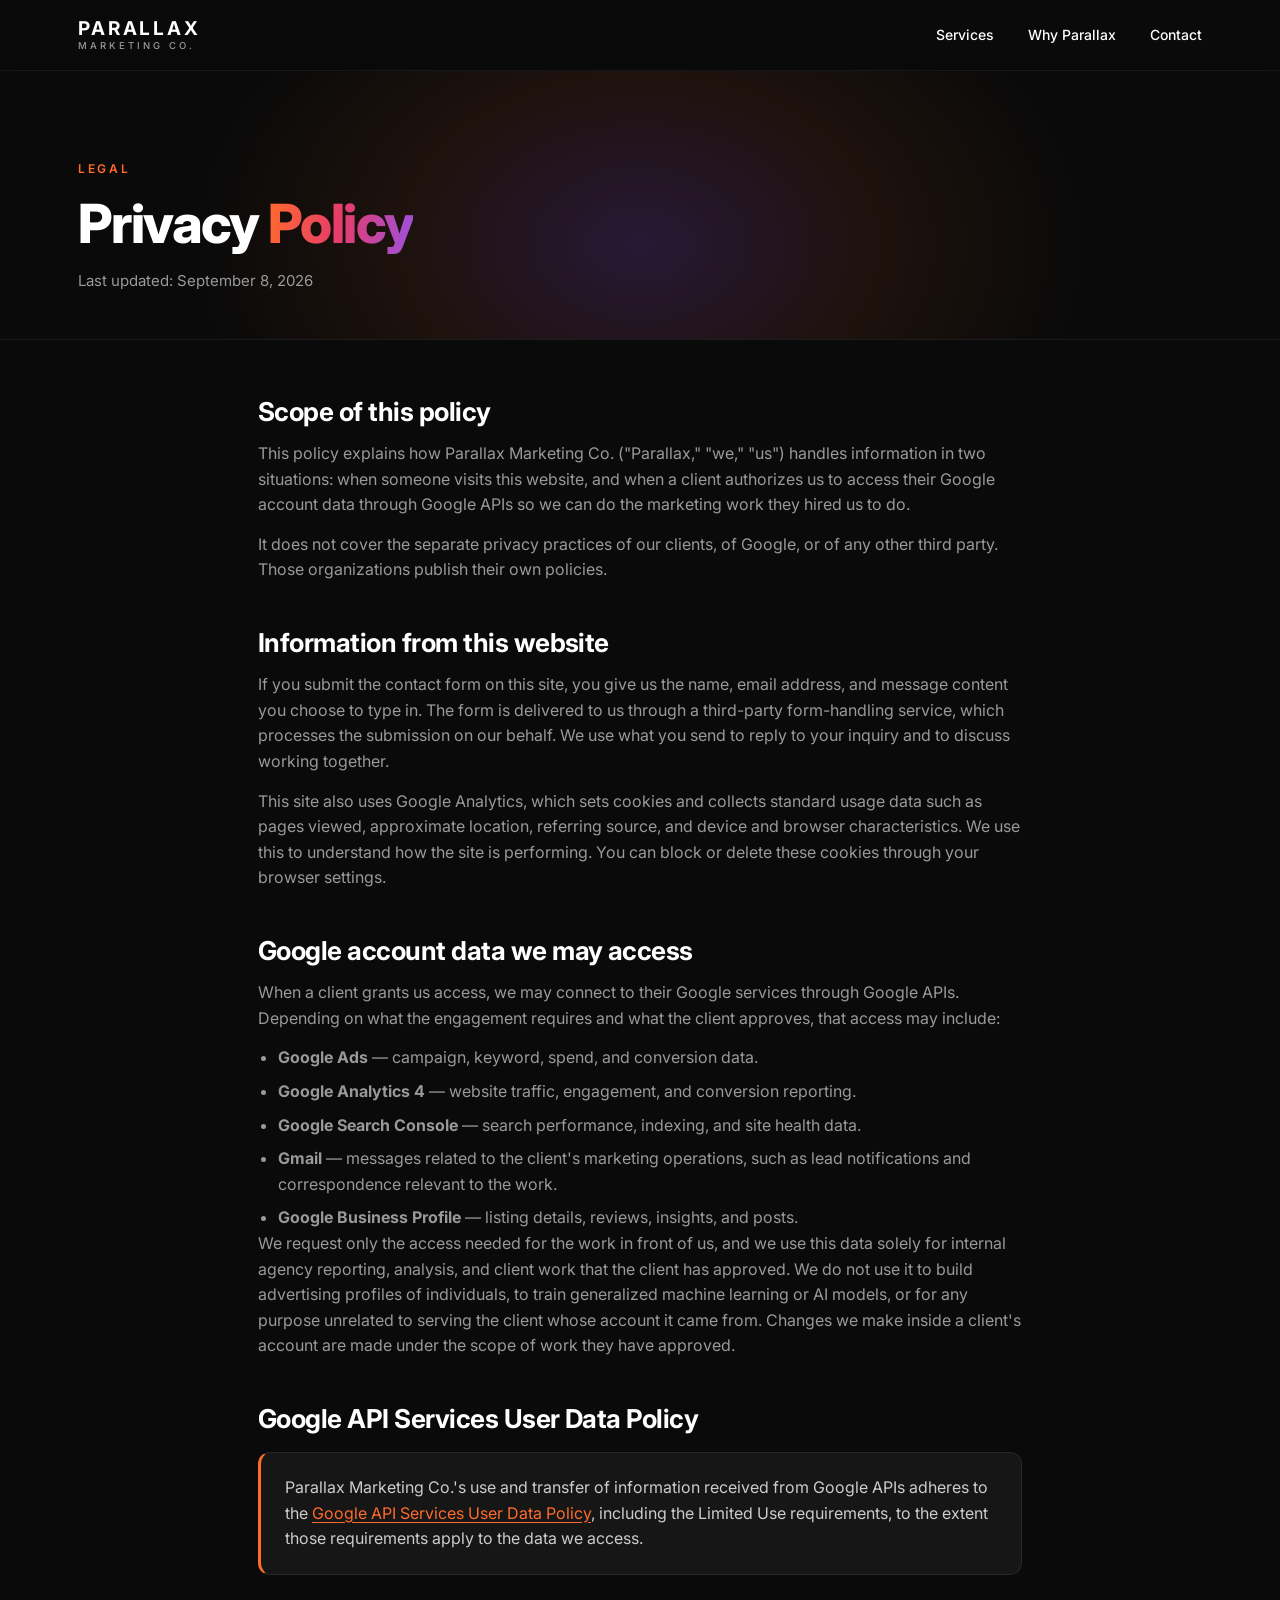
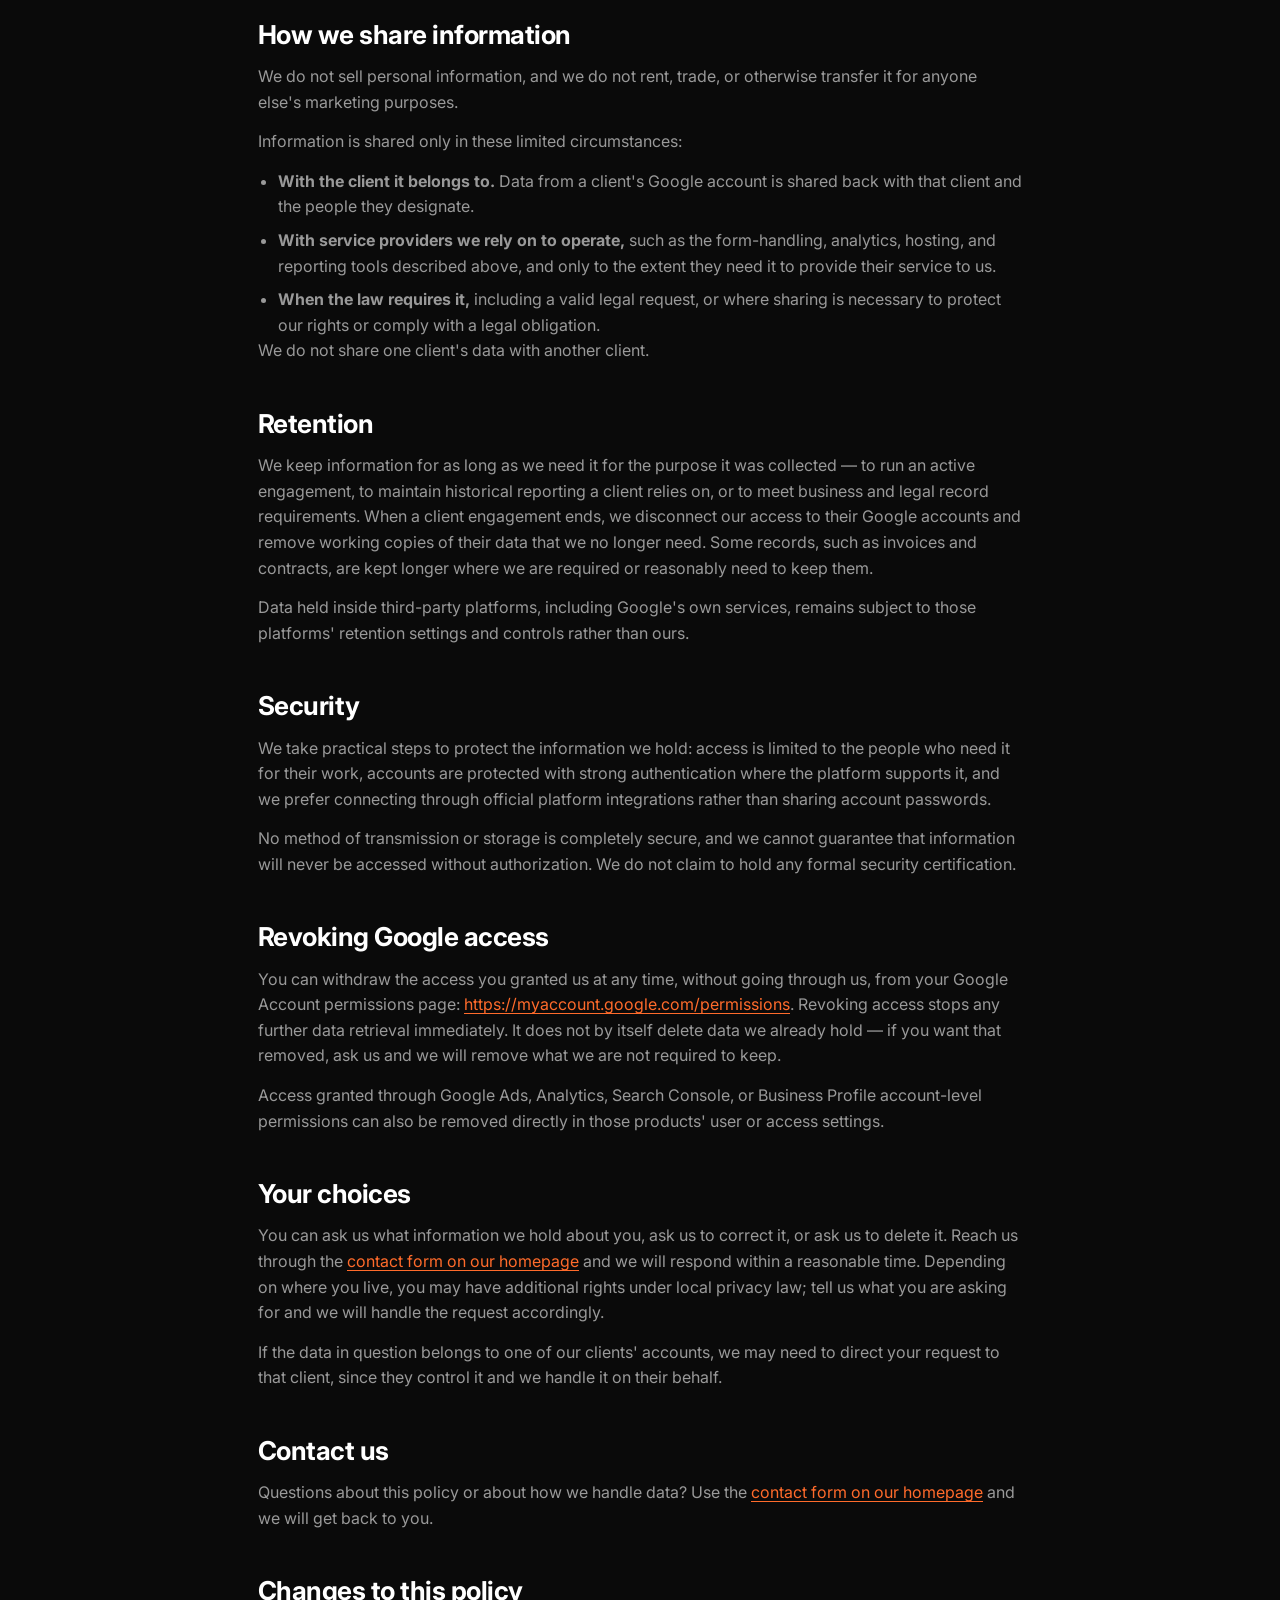
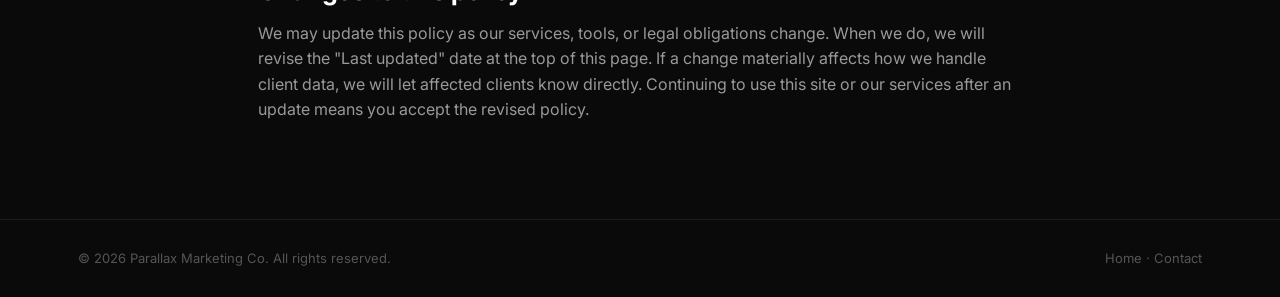
==== privacy/index.html @ b228d115 "feat: add OAuth privacy policy" ====
<!DOCTYPE html>
<html lang="en">
<head>
  <meta charset="UTF-8">
  <meta name="viewport" content="width=device-width, initial-scale=1.0">

  <title>Privacy Policy | Parallax Marketing Co.</title>
  <meta name="description" content="How Parallax Marketing Co. handles information from this website and from Google account data accessed with client permission, including Limited Use compliance and how to revoke access.">
  <meta name="robots" content="index, follow">
  <link rel="canonical" href="https://www.parallaxmarketingco.com/privacy/">

  <!-- Open Graph -->
  <meta property="og:site_name" content="Parallax Marketing Co.">
  <meta property="og:title" content="Privacy Policy | Parallax Marketing Co.">
  <meta property="og:description" content="How Parallax Marketing Co. handles website information and Google account data accessed with client permission.">
  <meta property="og:type" content="website">
  <meta property="og:url" content="https://www.parallaxmarketingco.com/privacy/">
  <meta property="og:locale" content="en_US">

  <!-- Fonts -->
  <link rel="preconnect" href="https://fonts.googleapis.com">
  <link rel="preconnect" href="https://fonts.gstatic.com" crossorigin>
  <link href="https://fonts.googleapis.com/css2?family=Inter:wght@400;500;600;700;900&display=swap" rel="stylesheet">

  <!-- Favicon (inline SVG, matches index.html) -->
  <link rel="icon" href="data:image/svg+xml,%3Csvg xmlns='http://www.w3.org/2000/svg' viewBox='0 0 32 32'%3E%3Cdefs%3E%3ClinearGradient id='g' x1='0' y1='0' x2='1' y2='1'%3E%3Cstop offset='0' stop-color='%23FF6B2B'/%3E%3Cstop offset='0.5' stop-color='%23E63C6B'/%3E%3Cstop offset='1' stop-color='%239B51E0'/%3E%3C/linearGradient%3E%3C/defs%3E%3Crect width='32' height='32' rx='7' fill='%230a0a0a'/%3E%3Cpath d='M16 5 L20 18 L16 27 L12 18 Z' fill='url(%23g)'/%3E%3C/svg%3E">

  <style>
    :root {
      --bg: #0a0a0a;
      --surface-2: #161616;
      --text: #ffffff;
      --text-dim: #999999;
      --text-faint: #555555;
      --border: rgba(255, 255, 255, 0.08);
      --warm: #FF6B2B;
      --grad: linear-gradient(100deg, #FF6B2B 0%, #E63C6B 50%, #9B51E0 100%);
      --maxw: 1180px;
    }

    * { box-sizing: border-box; margin: 0; padding: 0; }

    html { scroll-behavior: smooth; }

    body {
      background: var(--bg);
      color: var(--text);
      font-family: 'Inter', -apple-system, BlinkMacSystemFont, 'Segoe UI', sans-serif;
      font-weight: 400;
      line-height: 1.6;
      -webkit-font-smoothing: antialiased;
      -moz-osx-font-smoothing: grayscale;
      overflow-x: hidden;
    }

    a { color: inherit; text-decoration: none; }

    .wrap { max-width: var(--maxw); margin: 0 auto; padding: 0 28px; }

    .grad-text {
      background: var(--grad);
      -webkit-background-clip: text;
      background-clip: text;
      -webkit-text-fill-color: transparent;
      color: transparent;
    }

    .eyebrow {
      font-size: 12px;
      font-weight: 600;
      letter-spacing: 0.22em;
      text-transform: uppercase;
      color: var(--warm);
      margin-bottom: 18px;
      display: inline-block;
    }

    /* ---------- Nav ---------- */
    nav {
      position: sticky;
      top: 0;
      z-index: 100;
      background: rgba(10, 10, 10, 0.9);
      backdrop-filter: blur(12px);
      -webkit-backdrop-filter: blur(12px);
      border-bottom: 1px solid rgba(255, 255, 255, 0.06);
    }
    .nav-inner {
      display: flex;
      align-items: center;
      justify-content: space-between;
      height: 70px;
    }
    .logo { line-height: 1; }
    .logo .mark {
      font-size: 19px;
      font-weight: 700;
      letter-spacing: 0.15em;
      color: #fff;
    }
    .logo .sub {
      display: block;
      font-size: 9.5px;
      font-weight: 500;
      letter-spacing: 0.32em;
      color: var(--text-dim);
      margin-top: 3px;
    }
    .nav-links { display: flex; align-items: center; gap: 34px; }
    .nav-links a {
      font-size: 14px;
      font-weight: 500;
      color: #fff;
      transition: color .2s ease;
    }
    .nav-links a:hover { color: var(--warm); }
    .nav-toggle {
      display: none;
      background: none;
      border: 0;
      cursor: pointer;
      padding: 8px;
      width: 42px;
      height: 42px;
    }
    .nav-toggle span {
      display: block;
      width: 22px;
      height: 2px;
      background: #fff;
      margin: 4px auto;
      transition: transform .3s ease, opacity .3s ease;
    }
    .nav-toggle.open span:nth-child(1) { transform: translateY(6px) rotate(45deg); }
    .nav-toggle.open span:nth-child(2) { opacity: 0; }
    .nav-toggle.open span:nth-child(3) { transform: translateY(-6px) rotate(-45deg); }

    /* ---------- Legal page ---------- */
    .legal-head {
      position: relative;
      overflow: hidden;
      padding: 84px 0 46px;
      border-bottom: 1px solid var(--border);
    }
    .legal-head::before {
      content: "";
      position: absolute;
      top: -55%;
      left: 50%;
      transform: translateX(-50%);
      width: 900px;
      height: 640px;
      max-width: 130vw;
      background: radial-gradient(ellipse at center, rgba(155, 81, 224, 0.20) 0%, rgba(255, 107, 43, 0.08) 38%, transparent 70%);
      pointer-events: none;
      z-index: 0;
    }
    .legal-head .wrap { position: relative; z-index: 1; }
    .legal-head h1 {
      font-size: clamp(34px, 5vw, 54px);
      font-weight: 800;
      letter-spacing: -0.03em;
      line-height: 1.05;
    }
    .legal-head .updated {
      color: var(--text-dim);
      font-size: 15px;
      margin-top: 16px;
    }

    .legal-body { padding: 56px 0 96px; }
    .legal-body .wrap { max-width: 820px; }
    .legal-body section + section { margin-top: 44px; }
    .legal-body h2 {
      font-size: clamp(21px, 2.6vw, 26px);
      font-weight: 700;
      letter-spacing: -0.02em;
      line-height: 1.2;
      margin-bottom: 14px;
    }
    .legal-body h3 {
      font-size: 17px;
      font-weight: 600;
      letter-spacing: -0.01em;
      margin: 24px 0 8px;
    }
    .legal-body p { color: var(--text-dim); font-size: 16px; }
    .legal-body p + p { margin-top: 14px; }
    .legal-body ul { color: var(--text-dim); font-size: 16px; margin: 14px 0 0 20px; }
    .legal-body li + li { margin-top: 8px; }
    .legal-body a {
      color: var(--warm);
      text-decoration: underline;
      text-underline-offset: 3px;
      overflow-wrap: anywhere;
    }
    .legal-body a:hover { color: #fff; }
    .callout {
      background: var(--surface-2);
      border: 1px solid var(--border);
      border-left: 3px solid var(--warm);
      border-radius: 12px;
      padding: 22px 24px;
      margin-top: 18px;
    }
    .callout p { color: #ccc; }

    /* ---------- Footer ---------- */
    footer {
      border-top: 1px solid var(--border);
      padding: 28px 0;
    }
    .footer-inner {
      display: flex;
      align-items: center;
      justify-content: space-between;
      gap: 16px;
      font-size: 13px;
      color: var(--text-faint);
    }
    .footer-inner a:hover { color: var(--warm); }

    /* ---------- Responsive ---------- */
    @media (max-width: 768px) {
      .nav-links {
        position: absolute;
        top: 70px;
        left: 0;
        right: 0;
        flex-direction: column;
        align-items: flex-start;
        gap: 0;
        background: rgba(10, 10, 10, 0.97);
        backdrop-filter: blur(12px);
        -webkit-backdrop-filter: blur(12px);
        border-bottom: 1px solid var(--border);
        padding: 8px 28px 18px;
        transform: translateY(-12px);
        opacity: 0;
        pointer-events: none;
        transition: opacity .25s ease, transform .25s ease;
      }
      .nav-links.open { transform: none; opacity: 1; pointer-events: auto; }
      .nav-links a { width: 100%; padding: 13px 0; border-bottom: 1px solid var(--border); }
      .nav-links a:last-child { border-bottom: 0; }
      .nav-toggle { display: block; }

      .legal-head { padding: 56px 0 36px; }
      .legal-body { padding: 44px 0 72px; }

      .footer-inner { flex-direction: column; align-items: flex-start; gap: 8px; }
    }

    /* ---------- Reduced motion ---------- */
    @media (prefers-reduced-motion: reduce) {
      html { scroll-behavior: auto; }
    }
  </style>
</head>
<body>

  <!-- ============ NAV ============ -->
  <nav>
    <div class="wrap nav-inner">
      <a href="/" class="logo" aria-label="Parallax Marketing Co. home">
        <span class="mark">PARALLAX</span>
        <span class="sub">MARKETING&nbsp;CO.</span>
      </a>
      <button class="nav-toggle" id="navToggle" aria-label="Toggle navigation menu" aria-expanded="false" aria-controls="navLinks">
        <span></span><span></span><span></span>
      </button>
      <div class="nav-links" id="navLinks">
        <a href="/#services">Services</a>
        <a href="/#why">Why Parallax</a>
        <a href="/#contact">Contact</a>
      </div>
    </div>
  </nav>

  <main>
    <!-- ============ PAGE HEADER ============ -->
    <header class="legal-head">
      <div class="wrap">
        <span class="eyebrow">Legal</span>
        <h1>Privacy <span class="grad-text">Policy</span></h1>
        <p class="updated">Last updated: <time datetime="2026-09-08">September 8, 2026</time></p>
      </div>
    </header>

    <!-- ============ POLICY ============ -->
    <div class="legal-body">
      <div class="wrap">

        <section aria-labelledby="scope">
          <h2 id="scope">Scope of this policy</h2>
          <p>
            This policy explains how Parallax Marketing Co. ("Parallax," "we," "us") handles information in two
            situations: when someone visits this website, and when a client authorizes us to access their Google
            account data through Google APIs so we can do the marketing work they hired us to do.
          </p>
          <p>
            It does not cover the separate privacy practices of our clients, of Google, or of any other third party.
            Those organizations publish their own policies.
          </p>
        </section>

        <section aria-labelledby="website">
          <h2 id="website">Information from this website</h2>
          <p>
            If you submit the contact form on this site, you give us the name, email address, and message content you
            choose to type in. The form is delivered to us through a third-party form-handling service, which processes
            the submission on our behalf. We use what you send to reply to your inquiry and to discuss working together.
          </p>
          <p>
            This site also uses Google Analytics, which sets cookies and collects standard usage data such as pages
            viewed, approximate location, referring source, and device and browser characteristics. We use this to
            understand how the site is performing. You can block or delete these cookies through your browser settings.
          </p>
        </section>

        <section aria-labelledby="google-data">
          <h2 id="google-data">Google account data we may access</h2>
          <p>
            When a client grants us access, we may connect to their Google services through Google APIs. Depending on
            what the engagement requires and what the client approves, that access may include:
          </p>
          <ul>
            <li><strong>Google Ads</strong> — campaign, keyword, spend, and conversion data.</li>
            <li><strong>Google Analytics 4</strong> — website traffic, engagement, and conversion reporting.</li>
            <li><strong>Google Search Console</strong> — search performance, indexing, and site health data.</li>
            <li><strong>Gmail</strong> — messages related to the client's marketing operations, such as lead
              notifications and correspondence relevant to the work.</li>
            <li><strong>Google Business Profile</strong> — listing details, reviews, insights, and posts.</li>
          </ul>
          <p>
            We request only the access needed for the work in front of us, and we use this data solely for internal
            agency reporting, analysis, and client work that the client has approved. We do not use it to build
            advertising profiles of individuals, to train generalized machine learning or AI models, or for any purpose
            unrelated to serving the client whose account it came from. Changes we make inside a client's account are
            made under the scope of work they have approved.
          </p>
        </section>

        <section aria-labelledby="limited-use">
          <h2 id="limited-use">Google API Services User Data Policy</h2>
          <div class="callout">
            <p>
              Parallax Marketing Co.'s use and transfer of information received from Google APIs adheres to the
              <a href="https://developers.google.com/terms/api-services-user-data-policy" target="_blank" rel="noopener">Google
              API Services User Data Policy</a>, including the Limited Use requirements, to the extent those
              requirements apply to the data we access.
            </p>
          </div>
        </section>

        <section aria-labelledby="sharing">
          <h2 id="sharing">How we share information</h2>
          <p>
            We do not sell personal information, and we do not rent, trade, or otherwise transfer it for anyone else's
            marketing purposes.
          </p>
          <p>Information is shared only in these limited circumstances:</p>
          <ul>
            <li><strong>With the client it belongs to.</strong> Data from a client's Google account is shared back with
              that client and the people they designate.</li>
            <li><strong>With service providers we rely on to operate,</strong> such as the form-handling, analytics,
              hosting, and reporting tools described above, and only to the extent they need it to provide their
              service to us.</li>
            <li><strong>When the law requires it,</strong> including a valid legal request, or where sharing is
              necessary to protect our rights or comply with a legal obligation.</li>
          </ul>
          <p>
            We do not share one client's data with another client.
          </p>
        </section>

        <section aria-labelledby="retention">
          <h2 id="retention">Retention</h2>
          <p>
            We keep information for as long as we need it for the purpose it was collected — to run an active
            engagement, to maintain historical reporting a client relies on, or to meet business and legal record
            requirements. When a client engagement ends, we disconnect our access to their Google accounts and remove
            working copies of their data that we no longer need. Some records, such as invoices and contracts, are kept
            longer where we are required or reasonably need to keep them.
          </p>
          <p>
            Data held inside third-party platforms, including Google's own services, remains subject to those
            platforms' retention settings and controls rather than ours.
          </p>
        </section>

        <section aria-labelledby="security">
          <h2 id="security">Security</h2>
          <p>
            We take practical steps to protect the information we hold: access is limited to the people who need it for
            their work, accounts are protected with strong authentication where the platform supports it, and we prefer
            connecting through official platform integrations rather than sharing account passwords.
          </p>
          <p>
            No method of transmission or storage is completely secure, and we cannot guarantee that information will
            never be accessed without authorization. We do not claim to hold any formal security certification.
          </p>
        </section>

        <section aria-labelledby="revoke">
          <h2 id="revoke">Revoking Google access</h2>
          <p>
            You can withdraw the access you granted us at any time, without going through us, from your Google Account
            permissions page:
            <a href="https://myaccount.google.com/permissions" target="_blank" rel="noopener">https://myaccount.google.com/permissions</a>.
            Revoking access stops any further data retrieval immediately. It does not by itself delete data we already
            hold — if you want that removed, ask us and we will remove what we are not required to keep.
          </p>
          <p>
            Access granted through Google Ads, Analytics, Search Console, or Business Profile account-level permissions
            can also be removed directly in those products' user or access settings.
          </p>
        </section>

        <section aria-labelledby="choices">
          <h2 id="choices">Your choices</h2>
          <p>
            You can ask us what information we hold about you, ask us to correct it, or ask us to delete it. Reach us
            through the <a href="/#contact">contact form on our homepage</a> and we will respond within a reasonable
            time. Depending on where you live, you may have additional rights under local privacy law; tell us what you
            are asking for and we will handle the request accordingly.
          </p>
          <p>
            If the data in question belongs to one of our clients' accounts, we may need to direct your request to that
            client, since they control it and we handle it on their behalf.
          </p>
        </section>

        <section aria-labelledby="contact">
          <h2 id="contact">Contact us</h2>
          <p>
            Questions about this policy or about how we handle data? Use the
            <a href="/#contact">contact form on our homepage</a> and we will get back to you.
          </p>
        </section>

        <section aria-labelledby="changes">
          <h2 id="changes">Changes to this policy</h2>
          <p>
            We may update this policy as our services, tools, or legal obligations change. When we do, we will revise
            the "Last updated" date at the top of this page. If a change materially affects how we handle client data,
            we will let affected clients know directly. Continuing to use this site or our services after an update
            means you accept the revised policy.
          </p>
        </section>

      </div>
    </div>
  </main>

  <!-- ============ FOOTER ============ -->
  <footer>
    <div class="wrap footer-inner">
      <span>© <span id="year">2026</span> Parallax Marketing Co. All rights reserved.</span>
      <span><a href="/">Home</a> · <a href="/#contact">Contact</a></span>
    </div>
  </footer>

  <script>
    /* ---------- Footer year (dynamic) ---------- */
    (function () {
      var y = document.getElementById('year');
      if (y) y.textContent = new Date().getFullYear();
    })();

    /* ---------- Mobile nav ---------- */
    (function () {
      var toggle = document.getElementById('navToggle');
      var links = document.getElementById('navLinks');
      if (toggle && links) {
        toggle.addEventListener('click', function () {
          var open = links.classList.toggle('open');
          toggle.classList.toggle('open', open);
          toggle.setAttribute('aria-expanded', open ? 'true' : 'false');
        });
        links.addEventListener('click', function (e) {
          if (e.target.tagName === 'A') {
            links.classList.remove('open');
            toggle.classList.remove('open');
            toggle.setAttribute('aria-expanded', 'false');
          }
        });
      }
    })();
  </script>
</body>
</html>
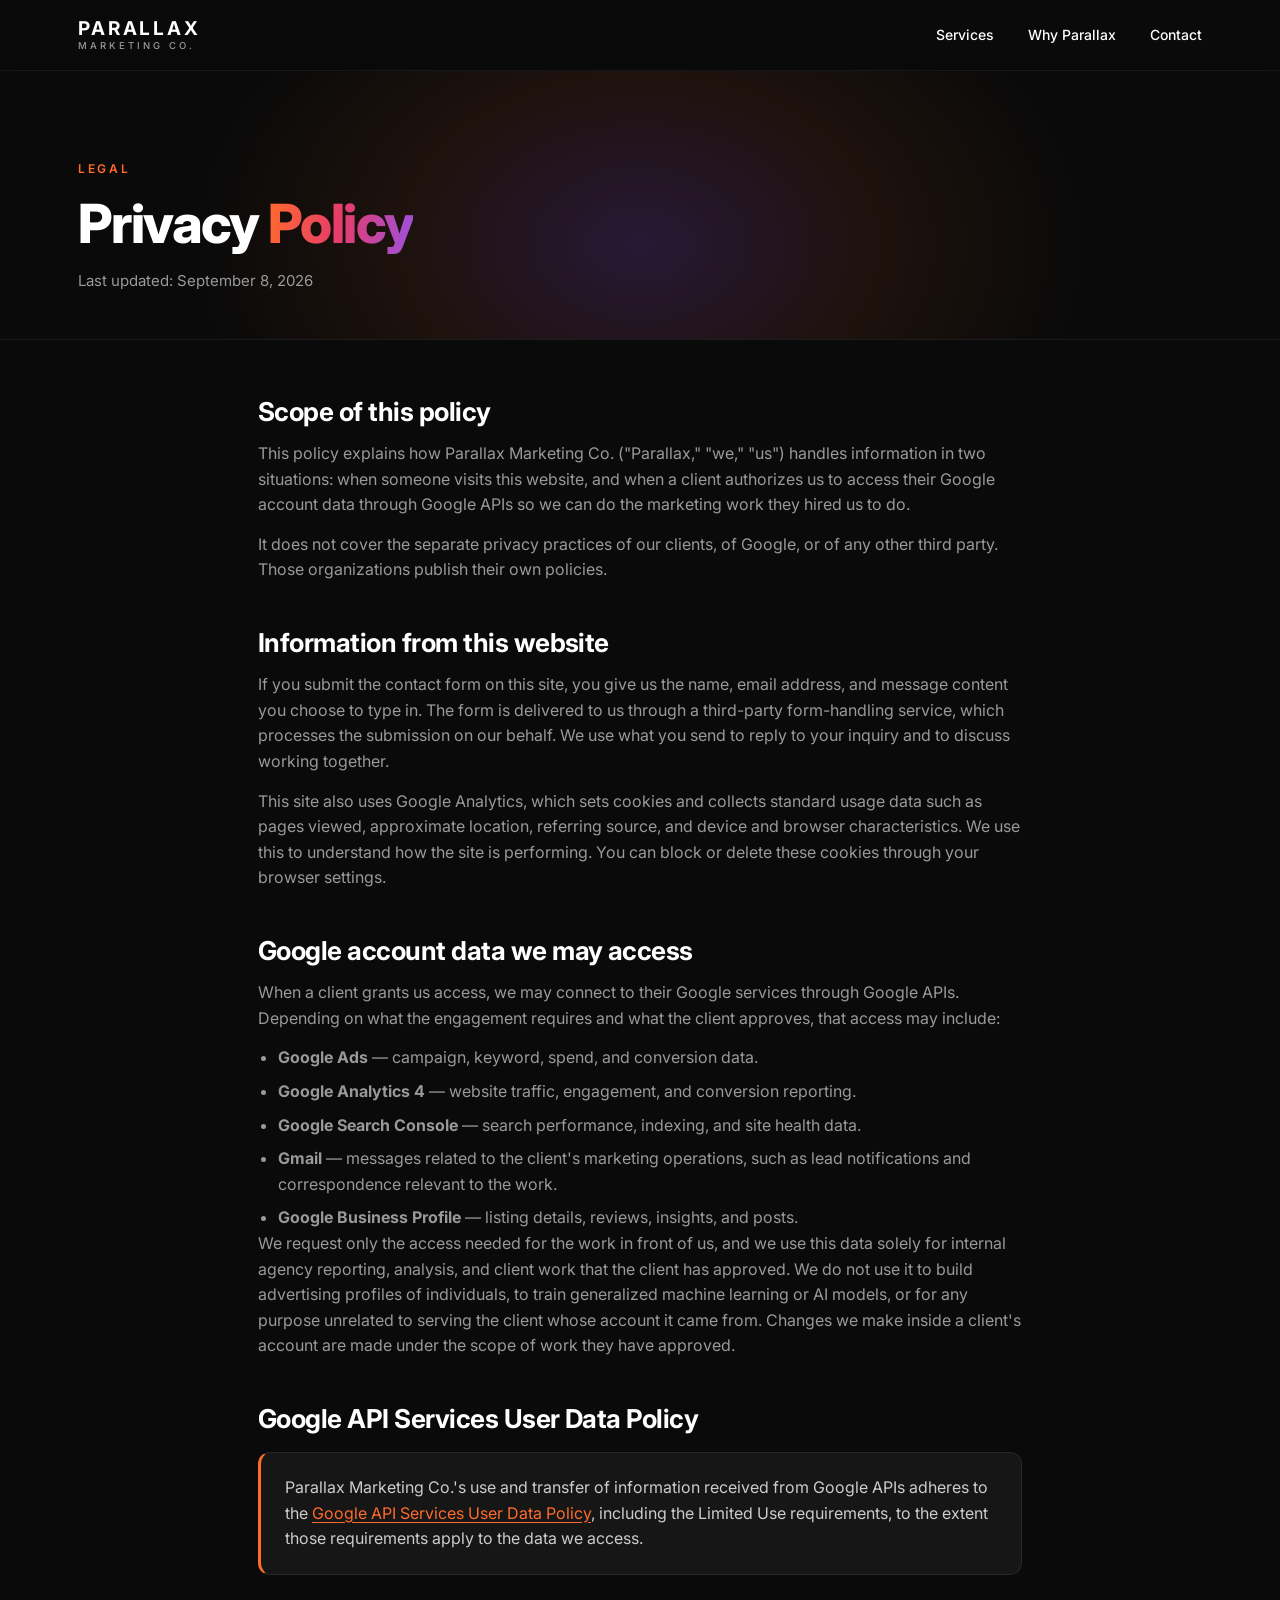
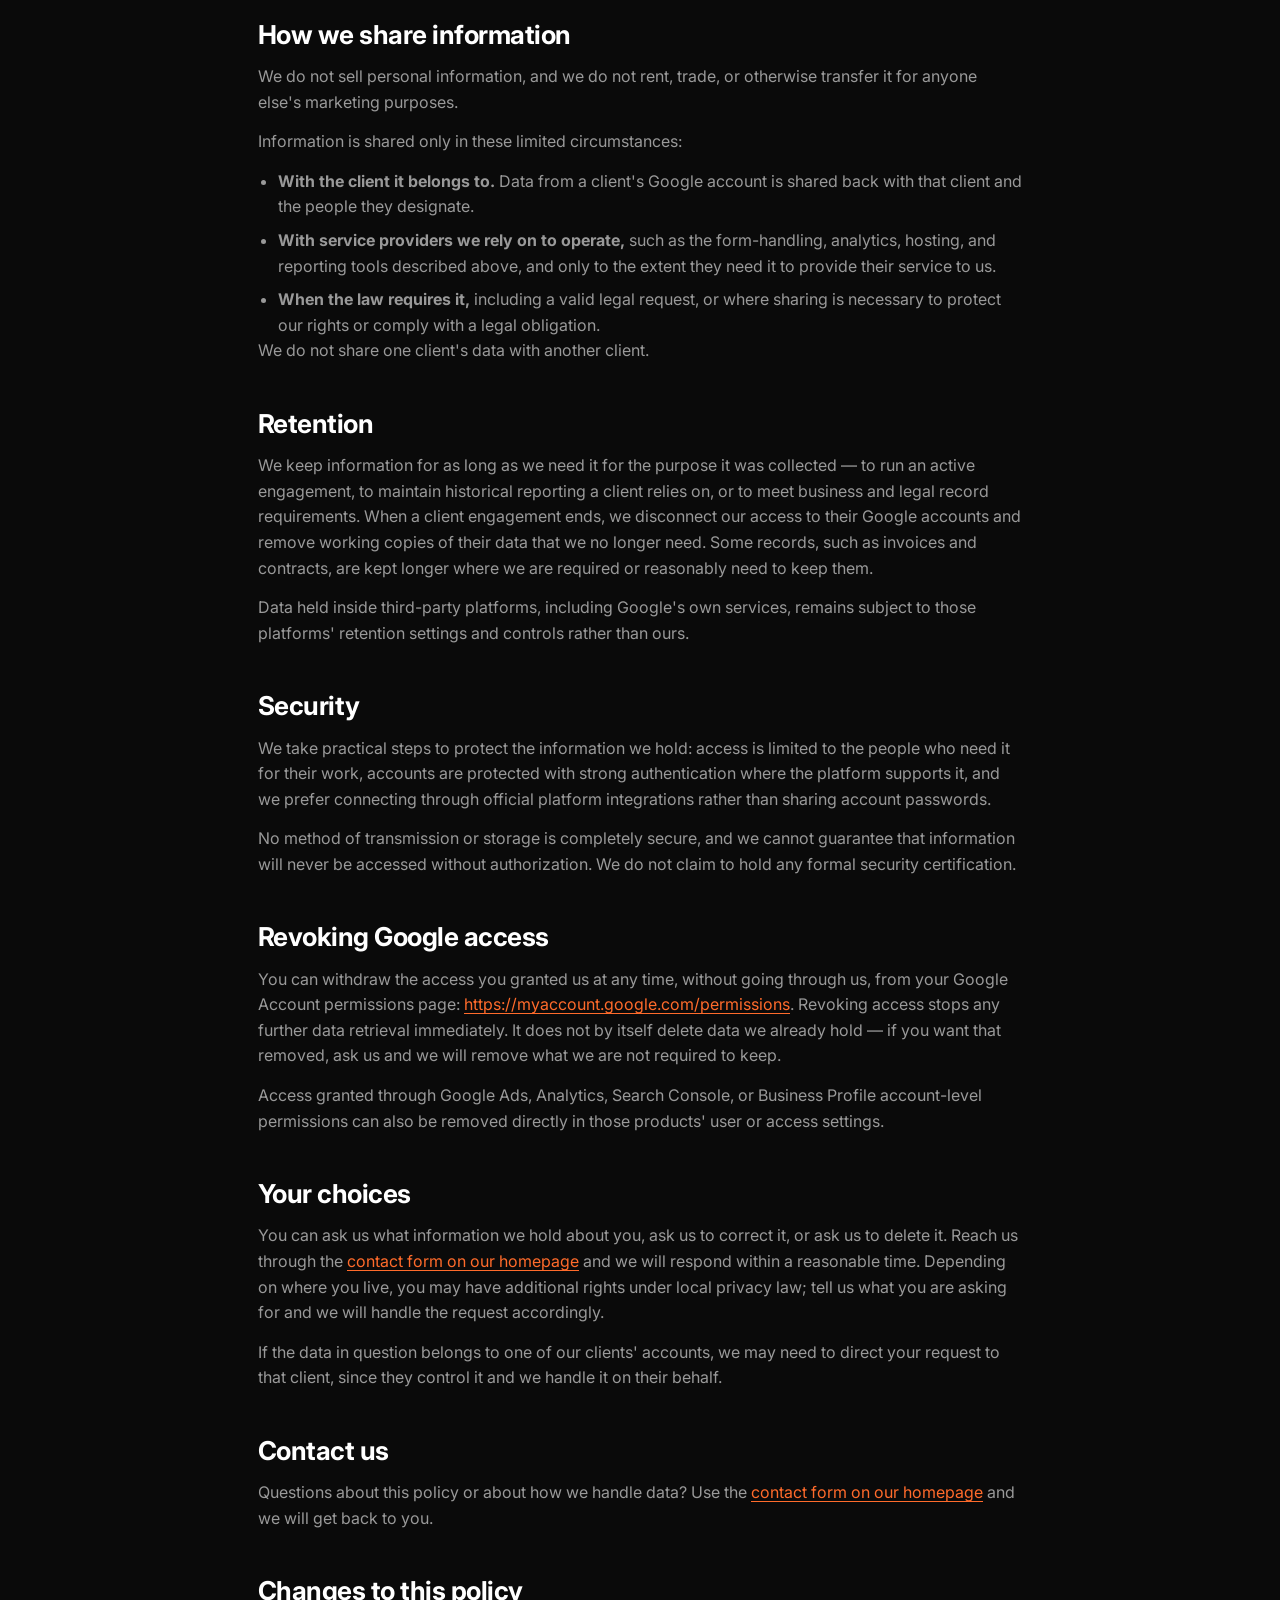
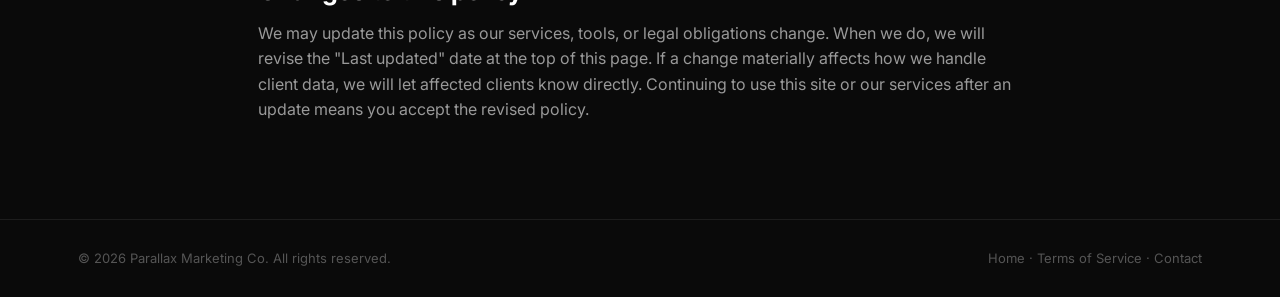
==== commit 32004f97: "Add Terms of Service page (draft, not pushed) Co-Authored-By: Claude Sonnet 5.5 <noreply@anthropic.c" ====
--- a/privacy/index.html
+++ b/privacy/index.html
@@ -457,7 +457,7 @@
   <footer>
     <div class="wrap footer-inner">
       <span>© <span id="year">2026</span> Parallax Marketing Co. All rights reserved.</span>
-      <span><a href="/">Home</a> · <a href="/#contact">Contact</a></span>
+      <span><a href="/">Home</a> · <a href="/terms/">Terms of Service</a> · <a href="/#contact">Contact</a></span>
     </div>
   </footer>
 
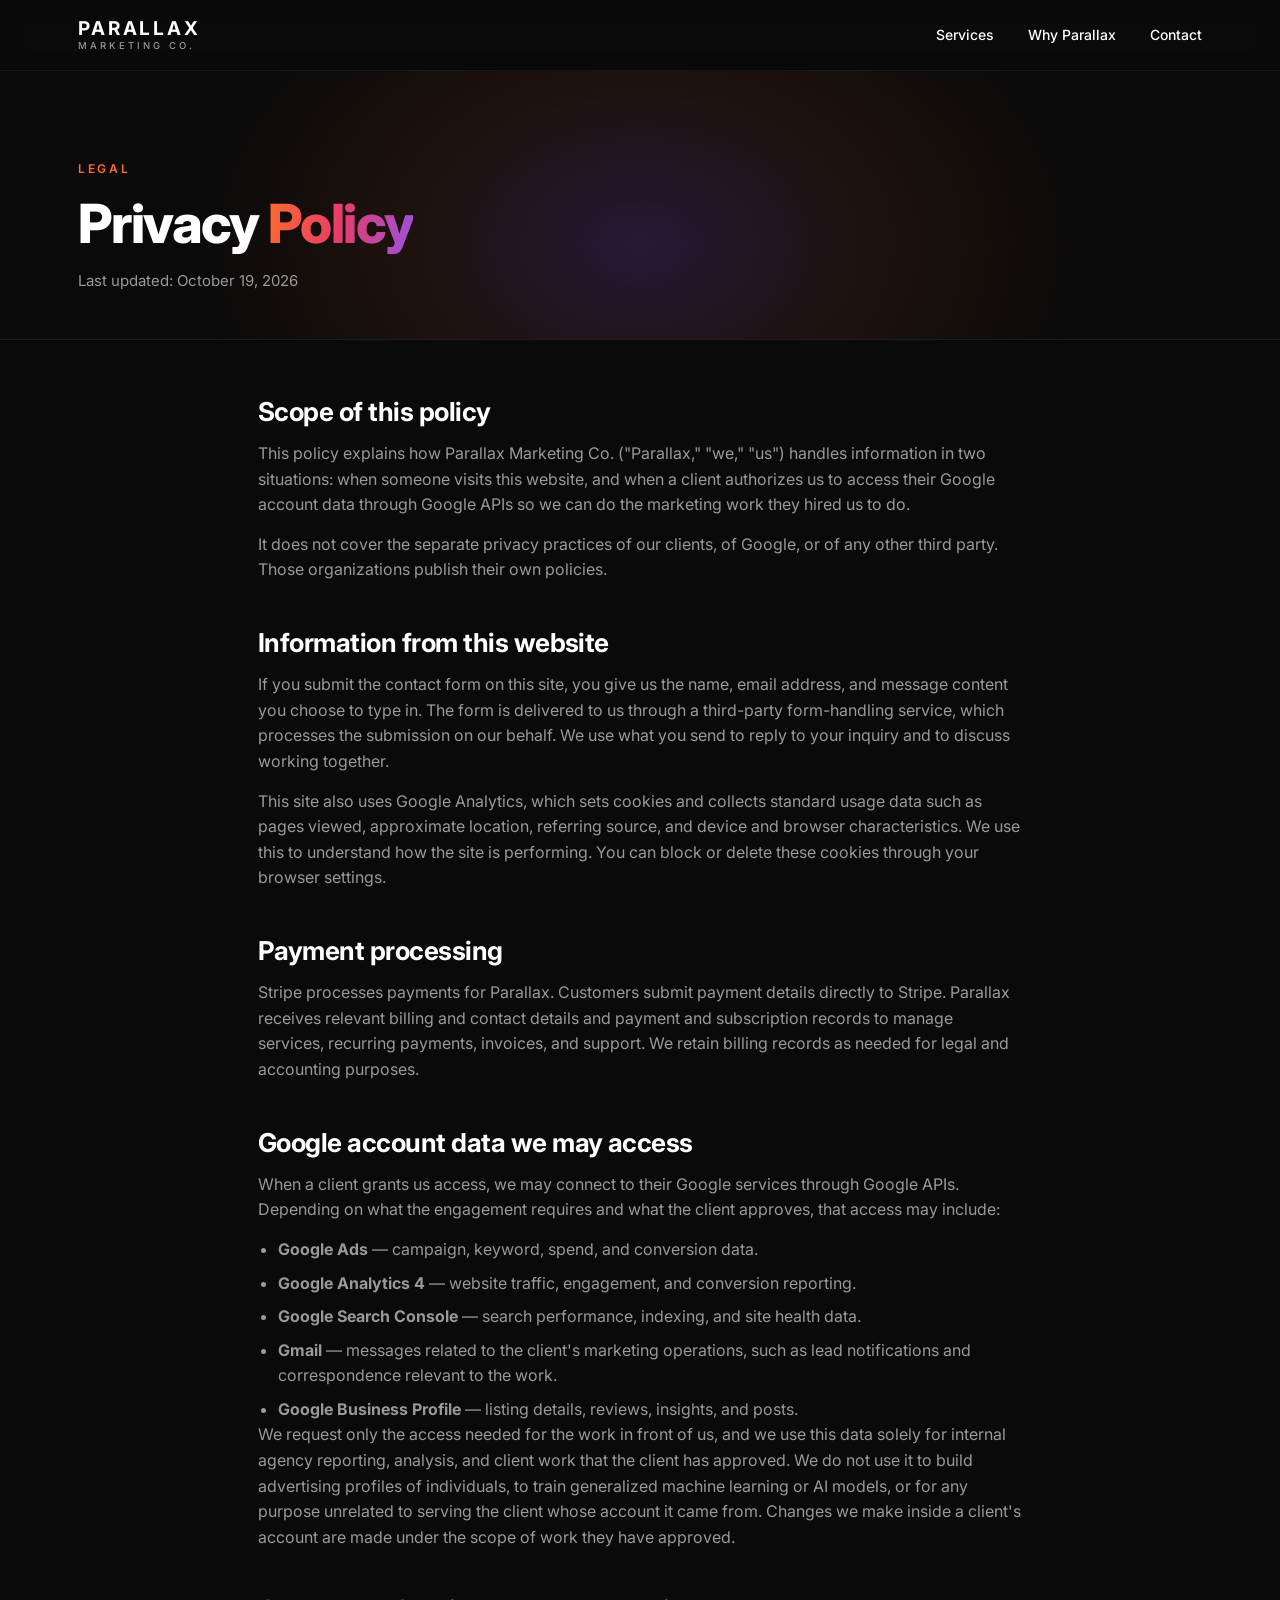
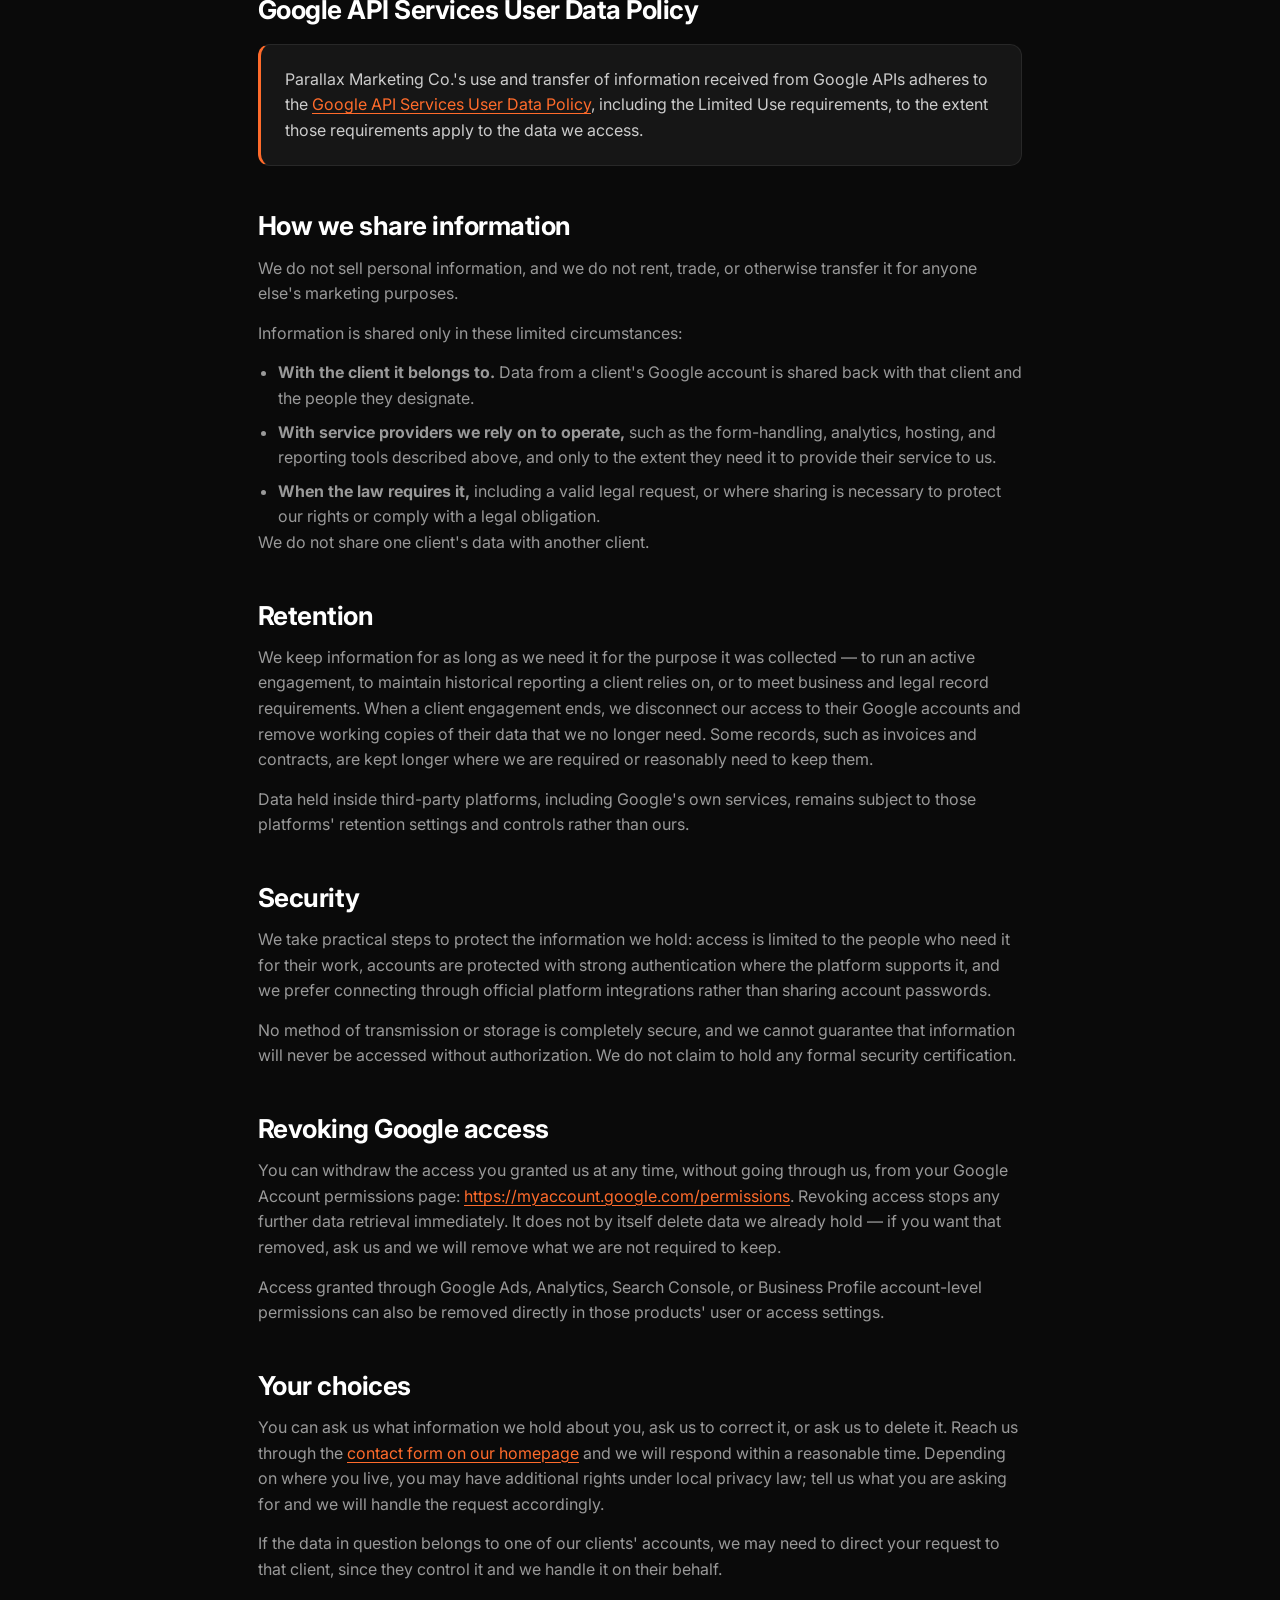
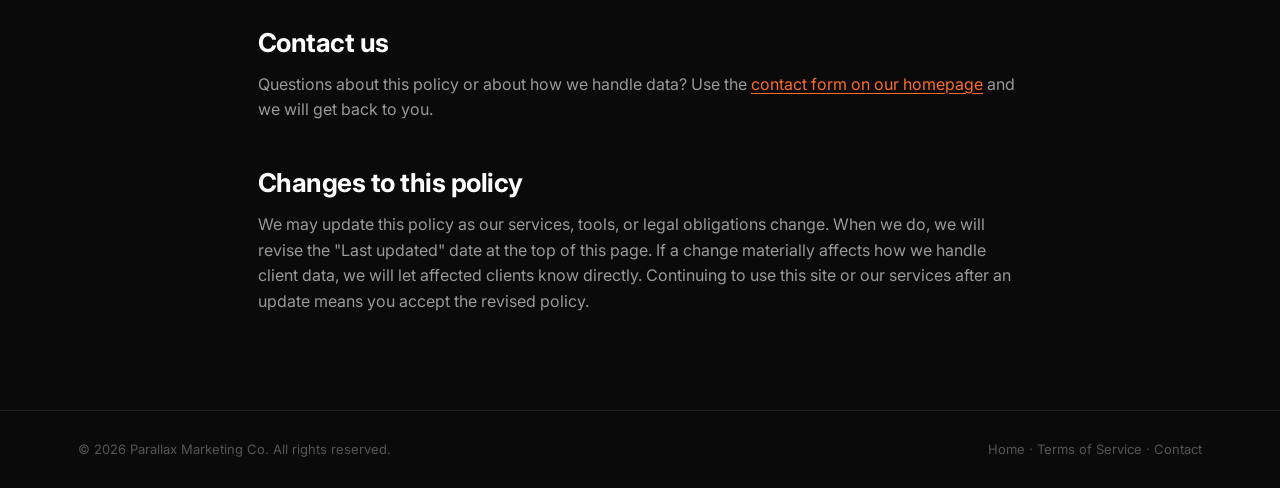
==== commit 5f987ce2: "docs(privacy): disclose Stripe payment processing" ====
--- a/privacy/index.html
+++ b/privacy/index.html
@@ -283,7 +283,7 @@
       <div class="wrap">
         <span class="eyebrow">Legal</span>
         <h1>Privacy <span class="grad-text">Policy</span></h1>
-        <p class="updated">Last updated: <time datetime="2026-09-08">September 8, 2026</time></p>
+        <p class="updated">Last updated: <time datetime="2026-10-19">October 19, 2026</time></p>
       </div>
     </header>
 
@@ -315,6 +315,16 @@
             This site also uses Google Analytics, which sets cookies and collects standard usage data such as pages
             viewed, approximate location, referring source, and device and browser characteristics. We use this to
             understand how the site is performing. You can block or delete these cookies through your browser settings.
+          </p>
+        </section>
+
+        <section aria-labelledby="payments">
+          <h2 id="payments">Payment processing</h2>
+          <p>
+            Stripe processes payments for Parallax. Customers submit payment details directly to Stripe. Parallax
+            receives relevant billing and contact details and payment and subscription records to manage services,
+            recurring payments, invoices, and support. We retain billing records as needed for legal and accounting
+            purposes.
           </p>
         </section>
 
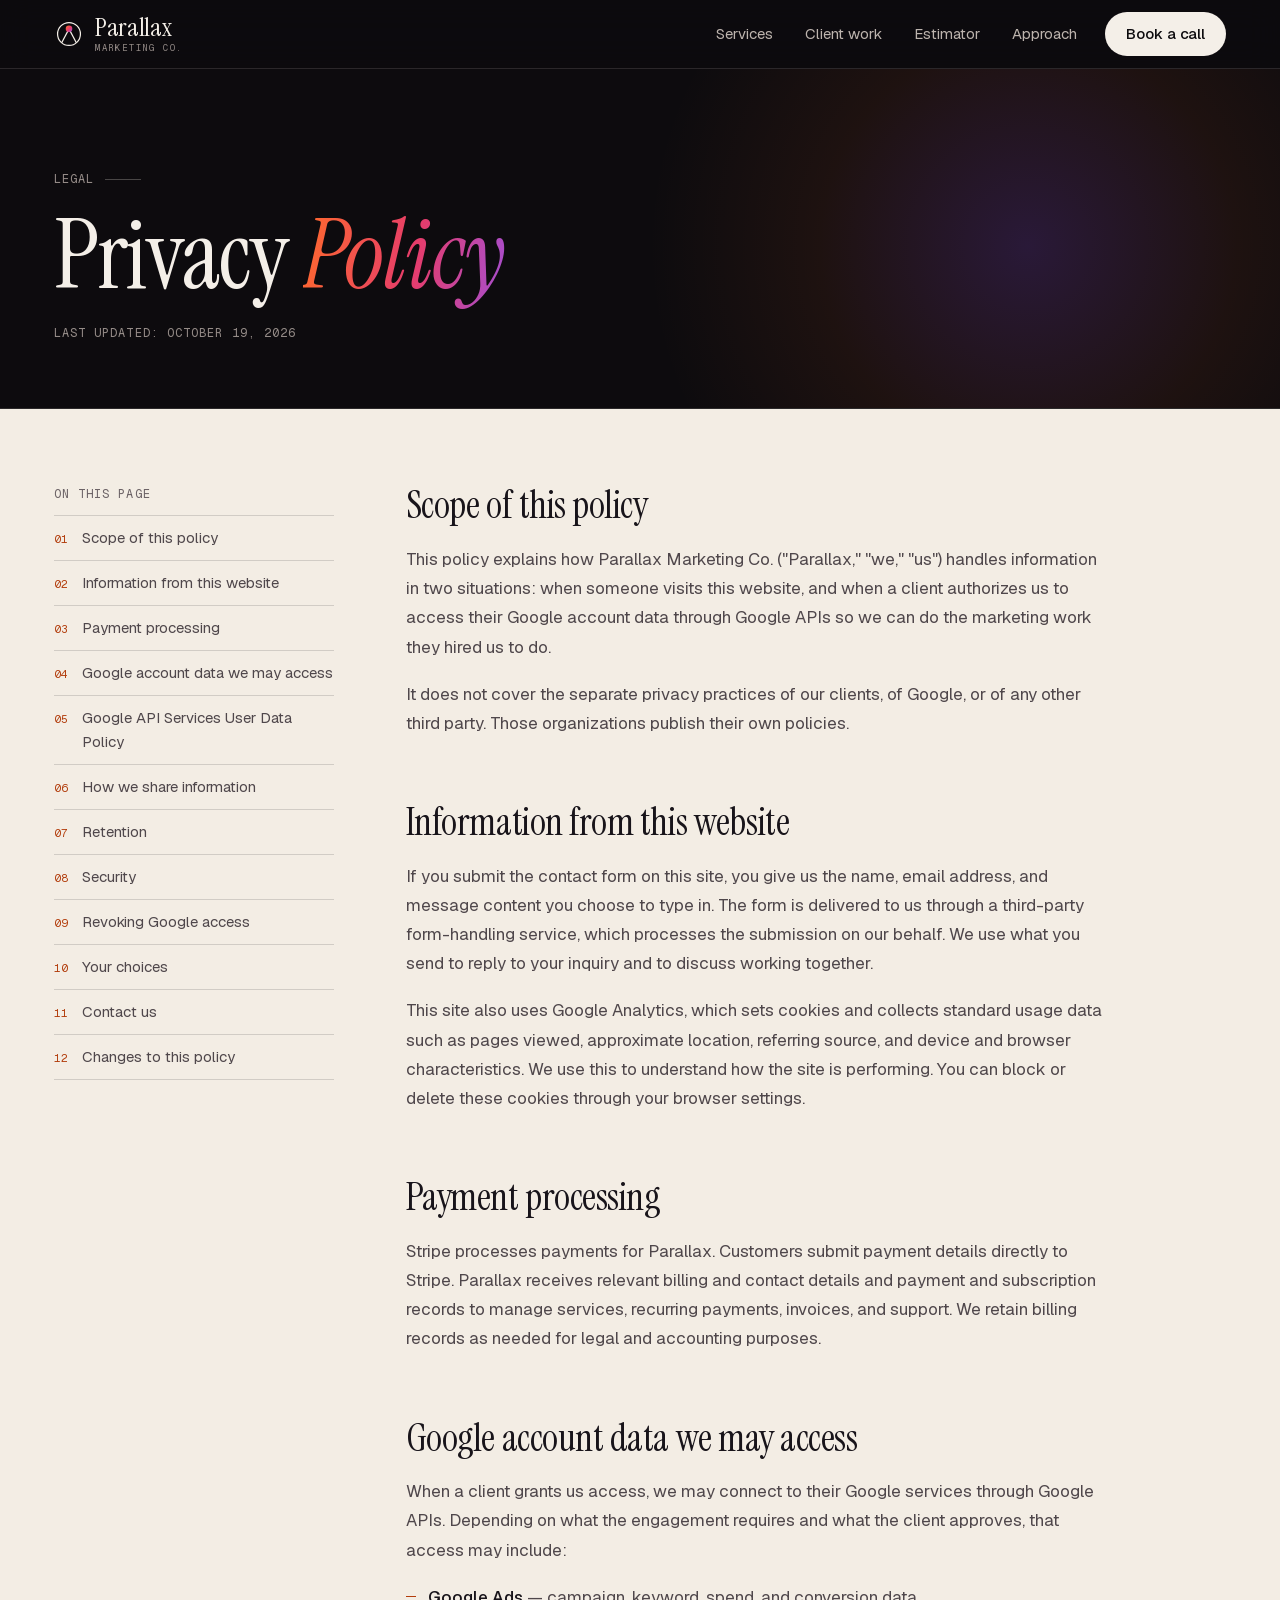
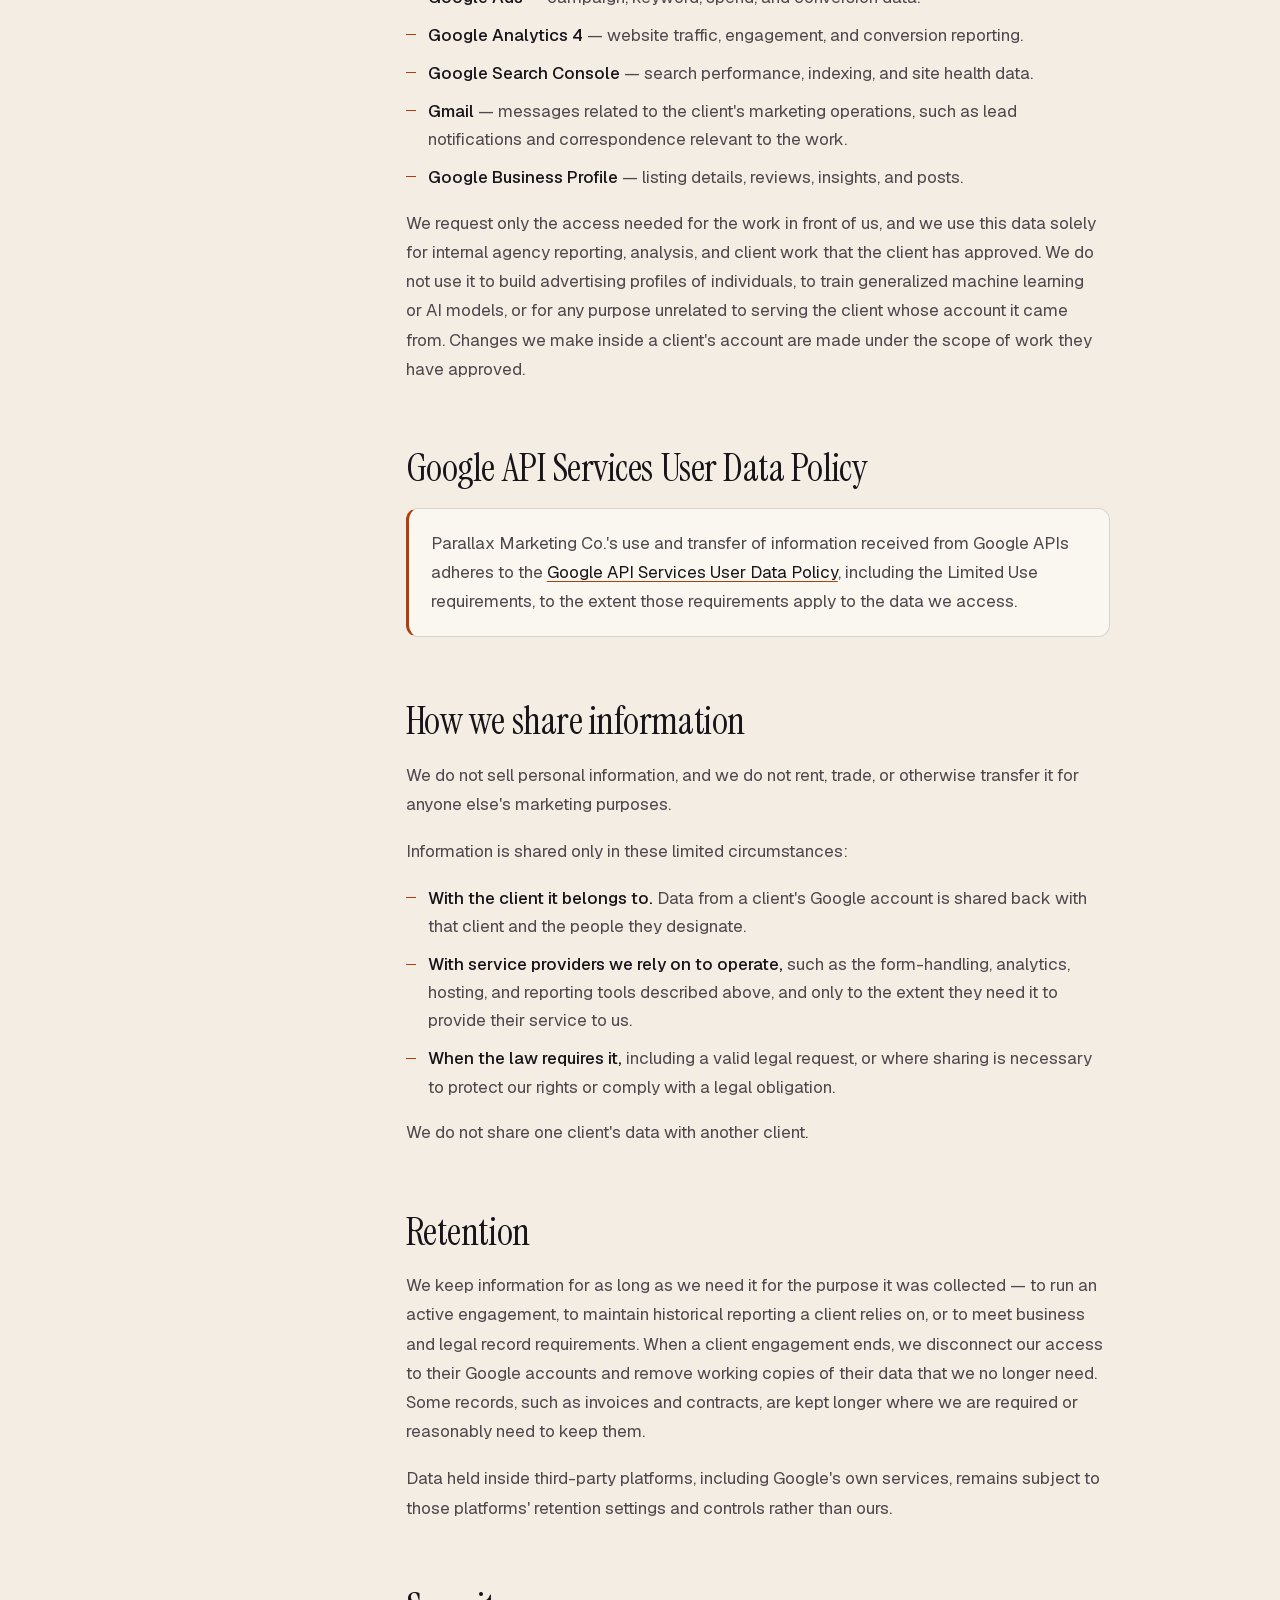
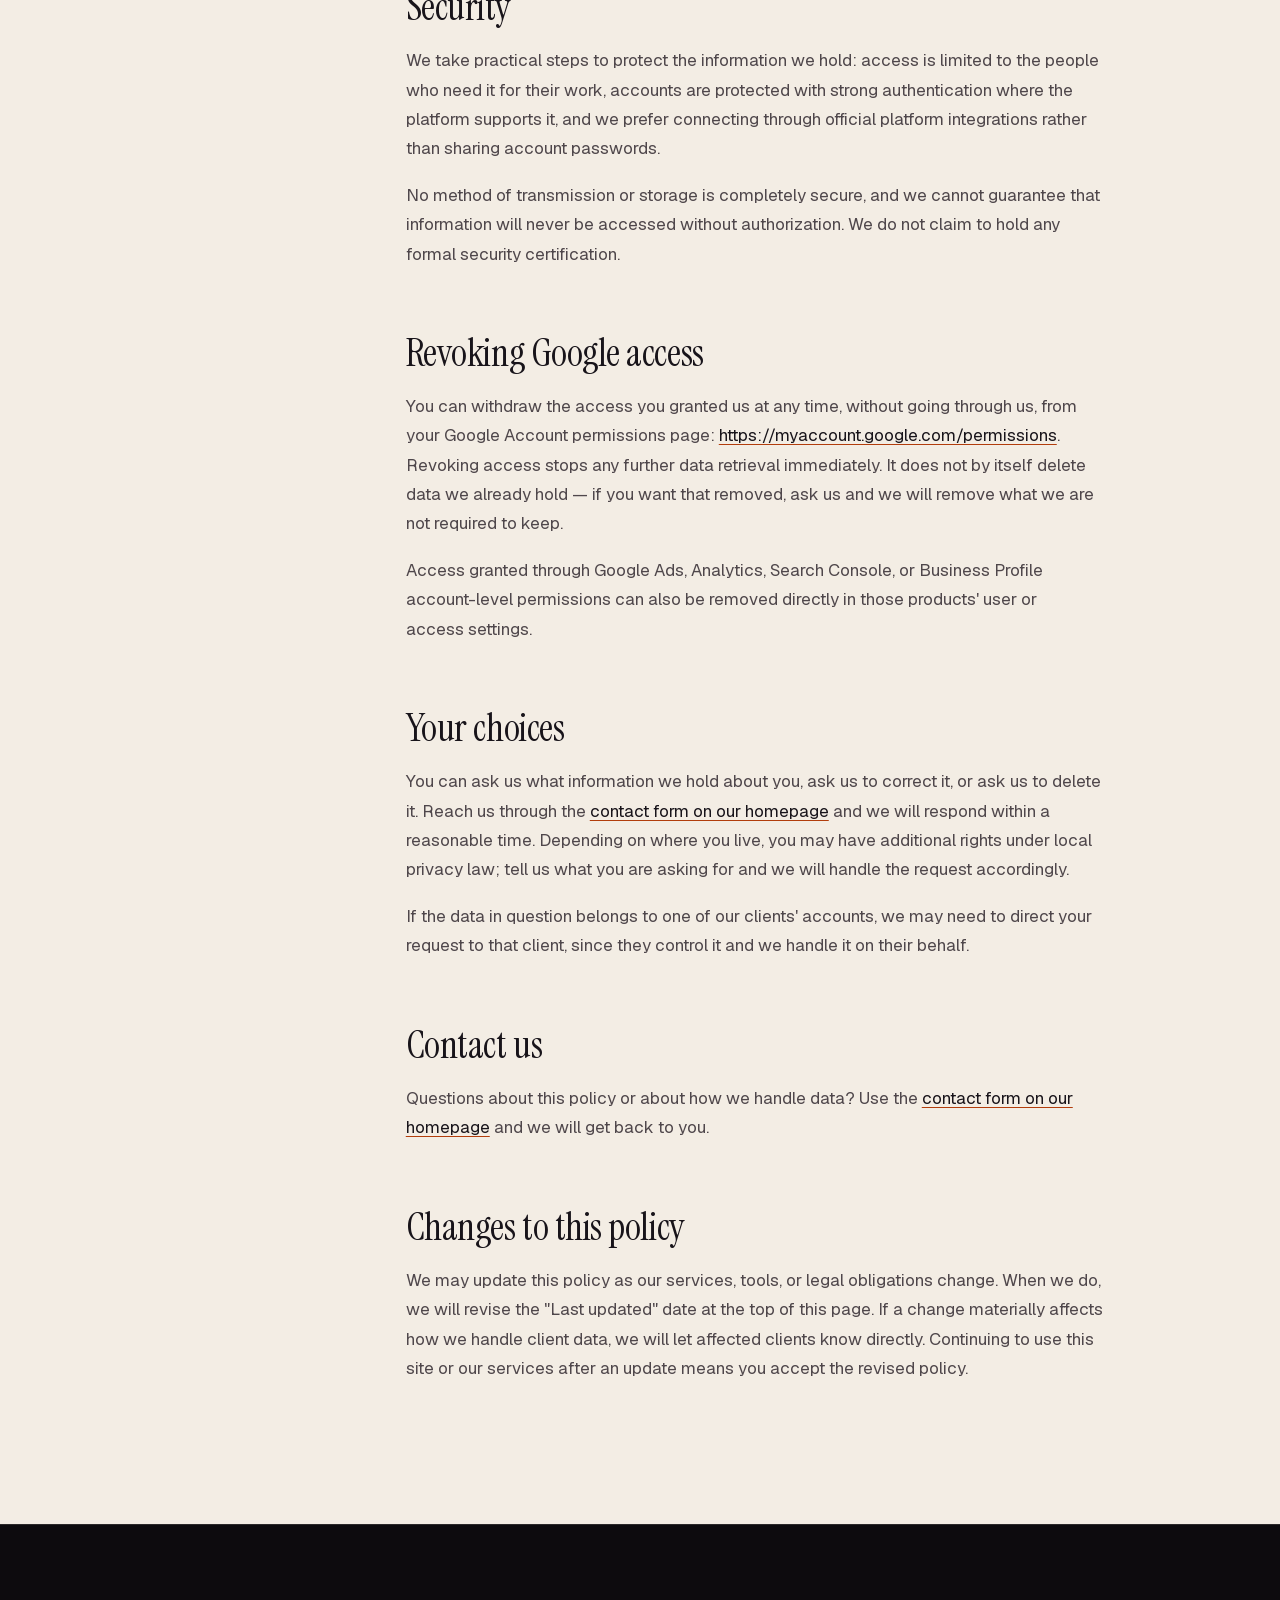
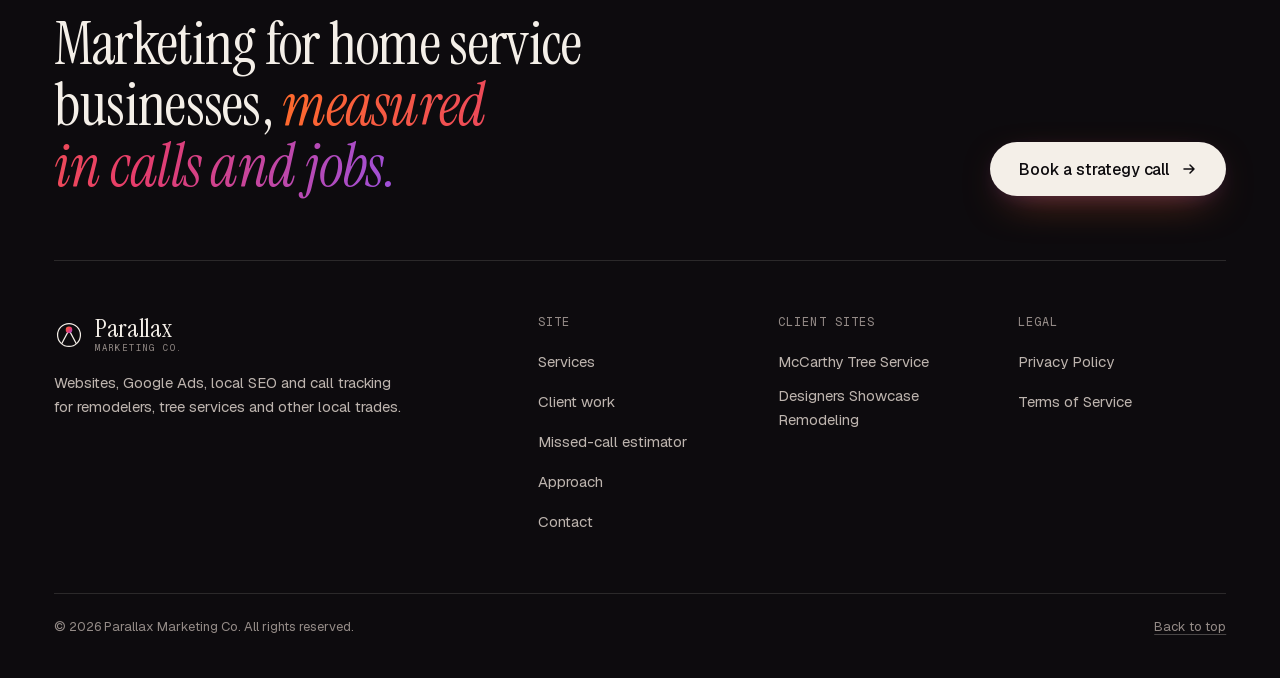
==== commit ed8ce616: "Build premium Parallax agency preview with interactive project showcase" ====
--- a/privacy/index.html
+++ b/privacy/index.html
@@ -16,280 +16,93 @@
   <meta property="og:type" content="website">
   <meta property="og:url" content="https://www.parallaxmarketingco.com/privacy/">
   <meta property="og:locale" content="en_US">
-
-  <!-- Fonts -->
-  <link rel="preconnect" href="https://fonts.googleapis.com">
-  <link rel="preconnect" href="https://fonts.gstatic.com" crossorigin>
-  <link href="https://fonts.googleapis.com/css2?family=Inter:wght@400;500;600;700;900&display=swap" rel="stylesheet">
-
-  <!-- Favicon (inline SVG, matches index.html) -->
-  <link rel="icon" href="data:image/svg+xml,%3Csvg xmlns='http://www.w3.org/2000/svg' viewBox='0 0 32 32'%3E%3Cdefs%3E%3ClinearGradient id='g' x1='0' y1='0' x2='1' y2='1'%3E%3Cstop offset='0' stop-color='%23FF6B2B'/%3E%3Cstop offset='0.5' stop-color='%23E63C6B'/%3E%3Cstop offset='1' stop-color='%239B51E0'/%3E%3C/linearGradient%3E%3C/defs%3E%3Crect width='32' height='32' rx='7' fill='%230a0a0a'/%3E%3Cpath d='M16 5 L20 18 L16 27 L12 18 Z' fill='url(%23g)'/%3E%3C/svg%3E">
-
-  <style>
-    :root {
-      --bg: #0a0a0a;
-      --surface-2: #161616;
-      --text: #ffffff;
-      --text-dim: #999999;
-      --text-faint: #555555;
-      --border: rgba(255, 255, 255, 0.08);
-      --warm: #FF6B2B;
-      --grad: linear-gradient(100deg, #FF6B2B 0%, #E63C6B 50%, #9B51E0 100%);
-      --maxw: 1180px;
-    }
-
-    * { box-sizing: border-box; margin: 0; padding: 0; }
-
-    html { scroll-behavior: smooth; }
-
-    body {
-      background: var(--bg);
-      color: var(--text);
-      font-family: 'Inter', -apple-system, BlinkMacSystemFont, 'Segoe UI', sans-serif;
-      font-weight: 400;
-      line-height: 1.6;
-      -webkit-font-smoothing: antialiased;
-      -moz-osx-font-smoothing: grayscale;
-      overflow-x: hidden;
-    }
-
-    a { color: inherit; text-decoration: none; }
-
-    .wrap { max-width: var(--maxw); margin: 0 auto; padding: 0 28px; }
-
-    .grad-text {
-      background: var(--grad);
-      -webkit-background-clip: text;
-      background-clip: text;
-      -webkit-text-fill-color: transparent;
-      color: transparent;
-    }
-
-    .eyebrow {
-      font-size: 12px;
-      font-weight: 600;
-      letter-spacing: 0.22em;
-      text-transform: uppercase;
-      color: var(--warm);
-      margin-bottom: 18px;
-      display: inline-block;
-    }
-
-    /* ---------- Nav ---------- */
-    nav {
-      position: sticky;
-      top: 0;
-      z-index: 100;
-      background: rgba(10, 10, 10, 0.9);
-      backdrop-filter: blur(12px);
-      -webkit-backdrop-filter: blur(12px);
-      border-bottom: 1px solid rgba(255, 255, 255, 0.06);
-    }
-    .nav-inner {
-      display: flex;
-      align-items: center;
-      justify-content: space-between;
-      height: 70px;
-    }
-    .logo { line-height: 1; }
-    .logo .mark {
-      font-size: 19px;
-      font-weight: 700;
-      letter-spacing: 0.15em;
-      color: #fff;
-    }
-    .logo .sub {
-      display: block;
-      font-size: 9.5px;
-      font-weight: 500;
-      letter-spacing: 0.32em;
-      color: var(--text-dim);
-      margin-top: 3px;
-    }
-    .nav-links { display: flex; align-items: center; gap: 34px; }
-    .nav-links a {
-      font-size: 14px;
-      font-weight: 500;
-      color: #fff;
-      transition: color .2s ease;
-    }
-    .nav-links a:hover { color: var(--warm); }
-    .nav-toggle {
-      display: none;
-      background: none;
-      border: 0;
-      cursor: pointer;
-      padding: 8px;
-      width: 42px;
-      height: 42px;
-    }
-    .nav-toggle span {
-      display: block;
-      width: 22px;
-      height: 2px;
-      background: #fff;
-      margin: 4px auto;
-      transition: transform .3s ease, opacity .3s ease;
-    }
-    .nav-toggle.open span:nth-child(1) { transform: translateY(6px) rotate(45deg); }
-    .nav-toggle.open span:nth-child(2) { opacity: 0; }
-    .nav-toggle.open span:nth-child(3) { transform: translateY(-6px) rotate(-45deg); }
-
-    /* ---------- Legal page ---------- */
-    .legal-head {
-      position: relative;
-      overflow: hidden;
-      padding: 84px 0 46px;
-      border-bottom: 1px solid var(--border);
-    }
-    .legal-head::before {
-      content: "";
-      position: absolute;
-      top: -55%;
-      left: 50%;
-      transform: translateX(-50%);
-      width: 900px;
-      height: 640px;
-      max-width: 130vw;
-      background: radial-gradient(ellipse at center, rgba(155, 81, 224, 0.20) 0%, rgba(255, 107, 43, 0.08) 38%, transparent 70%);
-      pointer-events: none;
-      z-index: 0;
-    }
-    .legal-head .wrap { position: relative; z-index: 1; }
-    .legal-head h1 {
-      font-size: clamp(34px, 5vw, 54px);
-      font-weight: 800;
-      letter-spacing: -0.03em;
-      line-height: 1.05;
-    }
-    .legal-head .updated {
-      color: var(--text-dim);
-      font-size: 15px;
-      margin-top: 16px;
-    }
-
-    .legal-body { padding: 56px 0 96px; }
-    .legal-body .wrap { max-width: 820px; }
-    .legal-body section + section { margin-top: 44px; }
-    .legal-body h2 {
-      font-size: clamp(21px, 2.6vw, 26px);
-      font-weight: 700;
-      letter-spacing: -0.02em;
-      line-height: 1.2;
-      margin-bottom: 14px;
-    }
-    .legal-body h3 {
-      font-size: 17px;
-      font-weight: 600;
-      letter-spacing: -0.01em;
-      margin: 24px 0 8px;
-    }
-    .legal-body p { color: var(--text-dim); font-size: 16px; }
-    .legal-body p + p { margin-top: 14px; }
-    .legal-body ul { color: var(--text-dim); font-size: 16px; margin: 14px 0 0 20px; }
-    .legal-body li + li { margin-top: 8px; }
-    .legal-body a {
-      color: var(--warm);
-      text-decoration: underline;
-      text-underline-offset: 3px;
-      overflow-wrap: anywhere;
-    }
-    .legal-body a:hover { color: #fff; }
-    .callout {
-      background: var(--surface-2);
-      border: 1px solid var(--border);
-      border-left: 3px solid var(--warm);
-      border-radius: 12px;
-      padding: 22px 24px;
-      margin-top: 18px;
-    }
-    .callout p { color: #ccc; }
-
-    /* ---------- Footer ---------- */
-    footer {
-      border-top: 1px solid var(--border);
-      padding: 28px 0;
-    }
-    .footer-inner {
-      display: flex;
-      align-items: center;
-      justify-content: space-between;
-      gap: 16px;
-      font-size: 13px;
-      color: var(--text-faint);
-    }
-    .footer-inner a:hover { color: var(--warm); }
-
-    /* ---------- Responsive ---------- */
-    @media (max-width: 768px) {
-      .nav-links {
-        position: absolute;
-        top: 70px;
-        left: 0;
-        right: 0;
-        flex-direction: column;
-        align-items: flex-start;
-        gap: 0;
-        background: rgba(10, 10, 10, 0.97);
-        backdrop-filter: blur(12px);
-        -webkit-backdrop-filter: blur(12px);
-        border-bottom: 1px solid var(--border);
-        padding: 8px 28px 18px;
-        transform: translateY(-12px);
-        opacity: 0;
-        pointer-events: none;
-        transition: opacity .25s ease, transform .25s ease;
-      }
-      .nav-links.open { transform: none; opacity: 1; pointer-events: auto; }
-      .nav-links a { width: 100%; padding: 13px 0; border-bottom: 1px solid var(--border); }
-      .nav-links a:last-child { border-bottom: 0; }
-      .nav-toggle { display: block; }
-
-      .legal-head { padding: 56px 0 36px; }
-      .legal-body { padding: 44px 0 72px; }
-
-      .footer-inner { flex-direction: column; align-items: flex-start; gap: 8px; }
-    }
-
-    /* ---------- Reduced motion ---------- */
-    @media (prefers-reduced-motion: reduce) {
-      html { scroll-behavior: auto; }
-    }
-  </style>
+  <meta name="theme-color" content="#0d0b0e">
+
+  <script>document.documentElement.classList.add('js');</script>
+
+  <link rel="preload" href="/assets/fonts/instrument-serif-latin.woff2" as="font" type="font/woff2" crossorigin>
+  <link rel="preload" href="/assets/fonts/geist-latin.woff2" as="font" type="font/woff2" crossorigin>
+  <link rel="stylesheet" href="/assets/css/site.css">
+
+  <link rel="icon" href="/favicon.svg" type="image/svg+xml">
 </head>
-<body>
-
-  <!-- ============ NAV ============ -->
-  <nav>
-    <div class="wrap nav-inner">
-      <a href="/" class="logo" aria-label="Parallax Marketing Co. home">
-        <span class="mark">PARALLAX</span>
-        <span class="sub">MARKETING&nbsp;CO.</span>
+<body class="theme-ink">
+  <a class="skip" href="#main">Skip to content</a>
+
+  <!-- ============ HEADER ============ -->
+  <header class="site-header" id="site-header">
+    <div class="wrap site-header__in">
+      <a class="logo" href="/" aria-label="Parallax Marketing Co. — home">
+        <svg class="logo__mark" viewBox="0 0 32 32" width="30" height="30" aria-hidden="true" focusable="false">
+          <defs>
+            <linearGradient id="logo-grad" x1="0" y1="0" x2="1" y2="1">
+              <stop offset="0" stop-color="#ff6b2b"/><stop offset=".52" stop-color="#e63c6b"/><stop offset="1" stop-color="#9b51e0"/>
+            </linearGradient>
+          </defs>
+          <circle cx="16" cy="16" r="12.2" fill="none" stroke="currentColor" stroke-width="1.3"/>
+          <path d="M8.2 25.4 16 10.5l7.8 14.9" fill="none" stroke="currentColor" stroke-width="1.3" stroke-linejoin="round"/>
+          <circle cx="16" cy="10.5" r="3.5" fill="url(#logo-grad)"/>
+        </svg>
+        <span class="logo__text">
+          <span class="logo__name">Parallax</span>
+          <span class="logo__sub">Marketing Co.</span>
+        </span>
       </a>
-      <button class="nav-toggle" id="navToggle" aria-label="Toggle navigation menu" aria-expanded="false" aria-controls="navLinks">
-        <span></span><span></span><span></span>
+
+      <nav class="site-nav" id="site-nav" aria-label="Main">
+        <ul>
+          <li><a href="/#services"><span class="n" aria-hidden="true">01</span>Services</a></li>
+          <li><a href="/#work"><span class="n" aria-hidden="true">02</span>Client work</a></li>
+          <li><a href="/#estimator"><span class="n" aria-hidden="true">03</span>Estimator</a></li>
+          <li><a href="/#why"><span class="n" aria-hidden="true">04</span>Approach</a></li>
+        </ul>
+        <div class="site-nav__foot">
+          <a class="btn btn--primary" href="/#contact">Book a strategy call
+            <svg viewBox="0 0 16 16" width="16" height="16" aria-hidden="true"><path d="M3 8h10M9 4l4 4-4 4" fill="none" stroke="currentColor" stroke-width="1.5" stroke-linecap="round" stroke-linejoin="round"/></svg>
+          </a>
+          <p>Marketing for home service businesses.</p>
+        </div>
+      </nav>
+
+      <a class="btn btn--primary btn--sm header-cta" href="/#contact">Book a call</a>
+
+      <button class="nav-toggle js-only" type="button" id="nav-toggle" aria-expanded="false" aria-controls="site-nav">
+        <span class="nav-toggle__label">Menu</span>
+        <span class="nav-toggle__icon" aria-hidden="true"></span>
       </button>
-      <div class="nav-links" id="navLinks">
-        <a href="/#services">Services</a>
-        <a href="/#why">Why Parallax</a>
-        <a href="/#contact">Contact</a>
-      </div>
     </div>
-  </nav>
-
-  <main>
-    <!-- ============ PAGE HEADER ============ -->
-    <header class="legal-head">
+  </header>
+
+  <main id="main">
+    <header class="legal-hero">
       <div class="wrap">
-        <span class="eyebrow">Legal</span>
-        <h1>Privacy <span class="grad-text">Policy</span></h1>
+        <p class="label">Legal</p>
+        <h1>Privacy <em class="grad-text">Policy</em></h1>
         <p class="updated">Last updated: <time datetime="2026-10-19">October 19, 2026</time></p>
       </div>
     </header>
 
-    <!-- ============ POLICY ============ -->
-    <div class="legal-body">
-      <div class="wrap">
+    <div class="legal theme-paper" style="background:var(--bg);color:var(--fg)">
+      <div class="wrap legal__grid">
+        <nav class="toc" aria-labelledby="toc-title">
+          <h2 id="toc-title">On this page</h2>
+          <ol>
+              <li><a href="#scope">Scope of this policy</a></li>
+              <li><a href="#website">Information from this website</a></li>
+              <li><a href="#payments">Payment processing</a></li>
+              <li><a href="#google-data">Google account data we may access</a></li>
+              <li><a href="#limited-use">Google API Services User Data Policy</a></li>
+              <li><a href="#sharing">How we share information</a></li>
+              <li><a href="#retention">Retention</a></li>
+              <li><a href="#security">Security</a></li>
+              <li><a href="#revoke">Revoking Google access</a></li>
+              <li><a href="#choices">Your choices</a></li>
+              <li><a href="#contact">Contact us</a></li>
+              <li><a href="#changes">Changes to this policy</a></li>
+          </ol>
+        </nav>
+
+        <div class="prose">
 
         <section aria-labelledby="scope">
           <h2 id="scope">Scope of this policy</h2>
@@ -459,44 +272,66 @@
           </p>
         </section>
 
+        </div>
       </div>
     </div>
   </main>
 
   <!-- ============ FOOTER ============ -->
-  <footer>
-    <div class="wrap footer-inner">
-      <span>© <span id="year">2026</span> Parallax Marketing Co. All rights reserved.</span>
-      <span><a href="/">Home</a> · <a href="/terms/">Terms of Service</a> · <a href="/#contact">Contact</a></span>
+  <footer class="site-footer">
+    <div class="wrap">
+      <div class="site-footer__top">
+        <p class="site-footer__big">Marketing for home service businesses, <em class="grad-text">measured in calls and jobs.</em></p>
+        <a class="btn btn--primary" href="/#contact">Book a strategy call
+          <svg viewBox="0 0 16 16" width="16" height="16" aria-hidden="true"><path d="M3 8h10M9 4l4 4-4 4" fill="none" stroke="currentColor" stroke-width="1.5" stroke-linecap="round" stroke-linejoin="round"/></svg>
+        </a>
+      </div>
+
+      <div class="site-footer__grid">
+        <div class="site-footer__brand">
+          <a class="logo" href="/" aria-label="Parallax Marketing Co. — home">
+            <svg class="logo__mark" viewBox="0 0 32 32" width="30" height="30" aria-hidden="true" focusable="false">
+              <circle cx="16" cy="16" r="12.2" fill="none" stroke="currentColor" stroke-width="1.3"/>
+              <path d="M8.2 25.4 16 10.5l7.8 14.9" fill="none" stroke="currentColor" stroke-width="1.3" stroke-linejoin="round"/>
+              <circle cx="16" cy="10.5" r="3.5" fill="url(#logo-grad)"/>
+            </svg>
+            <span class="logo__text"><span class="logo__name">Parallax</span><span class="logo__sub">Marketing Co.</span></span>
+          </a>
+          <p>Websites, Google Ads, local SEO and call tracking for remodelers, tree services and other local trades.</p>
+        </div>
+        <nav aria-label="Footer">
+          <h2>Site</h2>
+          <ul>
+            <li><a href="/#services">Services</a></li>
+            <li><a href="/#work">Client work</a></li>
+            <li><a href="/#estimator">Missed-call estimator</a></li>
+            <li><a href="/#why">Approach</a></li>
+            <li><a href="/#contact">Contact</a></li>
+          </ul>
+        </nav>
+        <div>
+          <h2>Client sites</h2>
+          <ul>
+            <li><a href="https://mccarthytreeservicellc.com/" target="_blank" rel="noopener">McCarthy Tree Service<span class="sr-only"> (opens in a new tab)</span></a></li>
+            <li><a href="https://www.designersshowcaseremodeling.com/" target="_blank" rel="noopener">Designers Showcase Remodeling<span class="sr-only"> (opens in a new tab)</span></a></li>
+          </ul>
+        </div>
+        <div>
+          <h2>Legal</h2>
+          <ul>
+            <li><a href="/privacy/">Privacy Policy</a></li>
+            <li><a href="/terms/">Terms of Service</a></li>
+          </ul>
+        </div>
+      </div>
+
+      <div class="site-footer__base">
+        <span>© <span data-year>2026</span> Parallax Marketing Co. All rights reserved.</span>
+        <a class="link" href="#main">Back to top</a>
+      </div>
     </div>
   </footer>
 
-  <script>
-    /* ---------- Footer year (dynamic) ---------- */
-    (function () {
-      var y = document.getElementById('year');
-      if (y) y.textContent = new Date().getFullYear();
-    })();
-
-    /* ---------- Mobile nav ---------- */
-    (function () {
-      var toggle = document.getElementById('navToggle');
-      var links = document.getElementById('navLinks');
-      if (toggle && links) {
-        toggle.addEventListener('click', function () {
-          var open = links.classList.toggle('open');
-          toggle.classList.toggle('open', open);
-          toggle.setAttribute('aria-expanded', open ? 'true' : 'false');
-        });
-        links.addEventListener('click', function (e) {
-          if (e.target.tagName === 'A') {
-            links.classList.remove('open');
-            toggle.classList.remove('open');
-            toggle.setAttribute('aria-expanded', 'false');
-          }
-        });
-      }
-    })();
-  </script>
+  <script src="/assets/js/site.js" defer onerror="document.documentElement.classList.remove('js')"></script>
 </body>
 </html>
--- a/assets/css/site.css
+++ b/assets/css/site.css
@@ -0,0 +1,982 @@
+/* ==========================================================================
+   Parallax Marketing Co. — site styles
+   Plain CSS, no build step. Sections:
+     1. Fonts            6. Hero               11. Contact
+     2. Tokens           7. Services           12. Footer
+     3. Base             8. Client work        13. Legal pages
+     4. Primitives       9. Estimator          14. 404
+     5. Header / nav    10. Approach / FAQ     15. Motion, print
+   ========================================================================== */
+
+/* 1. Fonts (self-hosted, latin subset, SIL Open Font License) ------------- */
+@font-face {
+  font-family: "Instrument Serif";
+  src: url("/assets/fonts/instrument-serif-latin.woff2") format("woff2");
+  font-weight: 400; font-style: normal; font-display: swap;
+}
+@font-face {
+  font-family: "Instrument Serif";
+  src: url("/assets/fonts/instrument-serif-italic-latin.woff2") format("woff2");
+  font-weight: 400; font-style: italic; font-display: swap;
+}
+@font-face {
+  font-family: "Geist";
+  src: url("/assets/fonts/geist-latin.woff2") format("woff2");
+  font-weight: 300 700; font-style: normal; font-display: swap;
+}
+@font-face {
+  font-family: "Geist Mono";
+  src: url("/assets/fonts/geist-mono-latin.woff2") format("woff2");
+  font-weight: 400 500; font-style: normal; font-display: swap;
+}
+
+/* 2. Tokens ---------------------------------------------------------------- */
+:root {
+  /* brand */
+  --orange: #ff6b2b;
+  --pink: #e63c6b;
+  --violet: #9b51e0;
+  --grad: linear-gradient(100deg, var(--orange) 0%, var(--pink) 52%, var(--violet) 100%);
+
+  /* ink (dark) surfaces */
+  --ink: #0d0b0e;
+  --ink-2: #141116;
+  --ink-3: #1c1820;
+  --ink-4: #28222b;
+  --cream: #f4efe8;
+
+  /* paper (light) surfaces */
+  --paper: #f3ede4;
+  --paper-2: #e9e0d3;
+  --paper-ink: #18141a;
+
+  --serif: "Instrument Serif", "Iowan Old Style", "Palatino Linotype", Palatino, Georgia, serif;
+  --sans: "Geist", ui-sans-serif, system-ui, -apple-system, "Segoe UI", Roboto, "Helvetica Neue", Arial, sans-serif;
+  --mono: "Geist Mono", ui-monospace, "SF Mono", Menlo, Consolas, monospace;
+
+  --ease: cubic-bezier(.22, .7, .2, 1);
+  --t-fast: .18s;
+  --t-med: .36s;
+  --t-slow: .75s;
+
+  --gutter: clamp(20px, 4.2vw, 60px);
+  --max: 1320px;
+  --header-h: 68px;
+  --section-y: clamp(84px, 11vw, 168px);
+  --radius: 14px;
+
+  color-scheme: dark;
+}
+
+/* Theme scopes: every component reads these local properties. */
+.theme-ink,
+:root {
+  --bg: var(--ink);
+  --surface: var(--ink-2);
+  --surface-2: var(--ink-3);
+  --fg: var(--cream);
+  --fg-muted: #bdb4ae;
+  --fg-faint: #948b87;
+  --rule: rgba(244, 239, 232, .13);
+  --rule-strong: rgba(244, 239, 232, .26);
+  --accent: #ff9463;
+  --focus: #ffb692;
+  --btn-bg: var(--cream);
+  --btn-fg: var(--ink);
+  --btn-bg-hover: #ffffff;
+}
+.theme-paper {
+  --bg: var(--paper);
+  --surface: #faf6f0;
+  --surface-2: var(--paper-2);
+  --fg: var(--paper-ink);
+  --fg-muted: #4f474b;
+  --fg-faint: #6c6366;
+  --rule: rgba(24, 20, 26, .15);
+  --rule-strong: rgba(24, 20, 26, .34);
+  --accent: #b23d0c;
+  --focus: #18141a;
+  --btn-bg: var(--paper-ink);
+  --btn-fg: var(--cream);
+  --btn-bg-hover: #2b232e;
+  color-scheme: light;
+}
+
+/* 3. Base ------------------------------------------------------------------ */
+*, *::before, *::after { box-sizing: border-box; }
+html {
+  -webkit-text-size-adjust: 100%;
+  text-size-adjust: 100%;
+  scroll-padding-top: calc(var(--header-h) + 20px);
+  background: var(--ink);
+}
+body {
+  margin: 0;
+  background: var(--bg);
+  color: var(--fg);
+  font-family: var(--sans);
+  font-size: 1.0625rem;
+  line-height: 1.6;
+  font-weight: 400;
+  -webkit-font-smoothing: antialiased;
+  -moz-osx-font-smoothing: grayscale;
+  text-rendering: optimizeLegibility;
+  overflow-x: clip;
+}
+h1, h2, h3, h4, p, ul, ol, dl, dd, figure, blockquote { margin: 0; }
+ul, ol { padding: 0; list-style: none; }
+img, svg { display: block; max-width: 100%; }
+img { height: auto; }
+a { color: inherit; }
+button, input, textarea, select { font: inherit; color: inherit; }
+button { cursor: pointer; }
+[hidden] { display: none !important; }
+
+::selection { background: var(--orange); color: #14090a; }
+
+:focus-visible {
+  outline: 2px solid var(--focus);
+  outline-offset: 3px;
+  border-radius: 4px;
+}
+
+h1, h2, h3 { font-family: var(--serif); font-weight: 400; letter-spacing: -.012em; text-wrap: balance; }
+h1 em, h2 em, h3 em { font-style: italic; }
+p { text-wrap: pretty; }
+
+.wrap {
+  width: min(100% - (var(--gutter) * 2), var(--max));
+  margin-inline: auto;
+}
+.sr-only {
+  position: absolute !important; width: 1px; height: 1px; padding: 0; margin: -1px;
+  overflow: hidden; clip: rect(0, 0, 0, 0); white-space: nowrap; border: 0;
+}
+.skip {
+  position: absolute; left: 12px; top: -80px; z-index: 100;
+  background: var(--cream); color: var(--ink);
+  padding: 12px 18px; border-radius: 8px; font-weight: 500; text-decoration: none;
+  transition: top var(--t-fast) var(--ease);
+}
+.skip:focus { top: 12px; }
+
+/* JS-dependent / no-JS-only helpers. `js` is added by a one-line inline script. */
+html:not(.js) .js-only { display: none !important; }
+html.js .no-js-only { display: none !important; }
+
+section { background: var(--bg); color: var(--fg); }
+.section { padding-block: var(--section-y); position: relative; }
+
+/* 4. Primitives ------------------------------------------------------------ */
+.label {
+  font-family: var(--mono);
+  font-size: .75rem;
+  line-height: 1.4;
+  letter-spacing: .09em;
+  text-transform: uppercase;
+  color: var(--fg-faint);
+  display: flex; align-items: baseline; gap: .9em;
+}
+.label__n { color: var(--accent); }
+.label::after {
+  content: ""; flex: 0 0 36px; height: 1px; background: var(--rule-strong); align-self: center;
+}
+.label--plain::after { display: none; }
+
+.grad-text {
+  background: var(--grad);
+  -webkit-background-clip: text; background-clip: text;
+  -webkit-text-fill-color: transparent; color: transparent;
+  /* keep italic overhang from being clipped by background-clip */
+  padding: 0 .12em .16em 0; margin: 0 -.12em -.16em 0;
+}
+
+.sec-head {
+  display: grid;
+  grid-template-columns: minmax(0, 1fr);
+  gap: 22px;
+  margin-bottom: clamp(44px, 6vw, 88px);
+}
+.sec-head h2 {
+  font-size: clamp(2.3rem, 5.1vw, 4.4rem);
+  line-height: 1.02;
+  max-width: 20ch;
+}
+.sec-head__intro {
+  max-width: 36rem;
+  color: var(--fg-muted);
+  font-size: clamp(1.0625rem, 1.25vw, 1.1875rem);
+  margin-top: clamp(18px, 2vw, 28px);
+}
+@media (min-width: 900px) {
+  .sec-head { grid-template-columns: minmax(0, 3fr) minmax(0, 9fr); column-gap: 32px; }
+  .sec-head .label { padding-top: .9em; align-self: start; }
+}
+
+/* Buttons */
+.btn {
+  --_bg: var(--btn-bg); --_fg: var(--btn-fg);
+  position: relative;
+  display: inline-flex; align-items: center; justify-content: center; gap: 12px;
+  min-height: 54px; padding: 0 28px;
+  border: 1px solid transparent; border-radius: 999px;
+  background: var(--_bg); color: var(--_fg);
+  font-family: var(--sans); font-size: 1rem; font-weight: 500; letter-spacing: -.005em;
+  text-decoration: none; white-space: nowrap;
+  transition: background-color var(--t-fast) var(--ease), border-color var(--t-fast) var(--ease),
+              transform var(--t-fast) var(--ease), box-shadow var(--t-med) var(--ease);
+  -webkit-tap-highlight-color: transparent;
+}
+.btn svg { flex: none; transition: transform var(--t-med) var(--ease); }
+.btn:hover { background: var(--btn-bg-hover); }
+.btn:hover svg { transform: translateX(4px); }
+.btn:active { transform: scale(.975); }
+.btn--primary { box-shadow: 0 14px 44px -18px rgba(255, 107, 43, .7), 0 6px 26px -14px rgba(155, 81, 224, .6); }
+.btn--primary:hover { box-shadow: 0 16px 50px -14px rgba(255, 107, 43, .85), 0 8px 30px -12px rgba(155, 81, 224, .7); }
+.theme-paper .btn--primary { box-shadow: none; }
+.btn--ghost {
+  background: transparent; color: var(--fg); border-color: var(--rule-strong);
+}
+.btn--ghost:hover { background: color-mix(in srgb, var(--fg) 8%, transparent); border-color: var(--fg); }
+.btn--sm { min-height: 44px; padding: 0 20px; font-size: .9375rem; }
+.header-cta.btn--primary { box-shadow: none; }
+
+/* Text links */
+.link {
+  color: inherit; text-decoration: underline; text-decoration-thickness: 1px;
+  text-underline-offset: .22em; text-decoration-color: var(--rule-strong);
+  transition: text-decoration-color var(--t-fast) var(--ease), color var(--t-fast) var(--ease);
+}
+.link:hover { text-decoration-color: var(--accent); color: var(--accent); }
+.link--arrow { display: inline-flex; align-items: center; gap: 8px; min-height: 44px; }
+.link--arrow svg { transition: transform var(--t-med) var(--ease); }
+.link--arrow:hover svg { transform: translate(3px, 0); }
+.link--ext:hover svg { transform: translate(2px, -2px); }
+
+/* 5. Header / nav ---------------------------------------------------------- */
+.site-header {
+  position: sticky; top: 0; z-index: 60;
+  background: rgba(13, 11, 14, .8);
+  -webkit-backdrop-filter: saturate(150%) blur(16px);
+  backdrop-filter: saturate(150%) blur(16px);
+  border-bottom: 1px solid var(--rule);
+  color: var(--cream);
+}
+.site-header__in {
+  display: flex; align-items: center; gap: 14px;
+  min-height: var(--header-h);
+}
+/* scroll progress hairline — progressive enhancement, no JS */
+@supports (animation-timeline: scroll()) {
+  .site-header::after {
+    content: ""; position: absolute; left: 0; right: 0; bottom: -1px; height: 1px;
+    background: var(--grad); transform-origin: 0 50%; transform: scaleX(0);
+    animation: scroll-progress linear both; animation-timeline: scroll(root block);
+  }
+  @keyframes scroll-progress { to { transform: scaleX(1); } }
+}
+
+.logo {
+  display: inline-flex; align-items: center; gap: 11px;
+  text-decoration: none; color: var(--cream);
+  min-height: 44px; margin-right: auto;
+}
+.logo__mark { flex: none; transition: transform var(--t-slow) var(--ease); }
+.logo:hover .logo__mark { transform: rotate(40deg); }
+.logo__text { display: grid; line-height: 1; }
+.logo__name { font-family: var(--serif); font-size: 1.6rem; letter-spacing: -.01em; }
+.logo__sub {
+  font-family: var(--mono); font-size: .5625rem; letter-spacing: .2em; text-transform: uppercase;
+  color: var(--fg-faint); margin-top: 3px;
+}
+
+.site-nav ul { display: flex; align-items: center; gap: 4px; }
+.site-nav a {
+  display: inline-flex; align-items: center; gap: 10px;
+  min-height: 44px; padding: 0 14px;
+  font-size: .9375rem; color: var(--fg-muted); text-decoration: none; border-radius: 999px;
+  transition: color var(--t-fast) var(--ease), background-color var(--t-fast) var(--ease);
+}
+.site-nav a .n { display: none; font-family: var(--mono); font-size: .75rem; color: var(--accent); }
+.site-nav a:hover, .site-nav a[aria-current="true"] { color: var(--cream); }
+.site-nav a:hover { background: rgba(244, 239, 232, .07); }
+.site-nav a[aria-current="true"] { box-shadow: inset 0 -1px 0 var(--accent); border-radius: 0; }
+.site-nav__foot { display: none; }
+
+.nav-toggle {
+  display: none;
+  align-items: center; gap: 10px;
+  min-height: 44px; padding: 0 6px 0 12px;
+  background: none; border: 0; border-radius: 999px;
+  font-size: .9375rem; color: var(--cream);
+}
+.nav-toggle__icon { position: relative; width: 26px; height: 26px; }
+.nav-toggle__icon::before, .nav-toggle__icon::after {
+  content: ""; position: absolute; left: 3px; right: 3px; height: 1.5px; background: currentColor;
+  transition: transform var(--t-med) var(--ease), top var(--t-med) var(--ease);
+}
+.nav-toggle__icon::before { top: 9px; }
+.nav-toggle__icon::after { top: 16px; }
+.nav-toggle[aria-expanded="true"] .nav-toggle__icon::before { top: 12.5px; transform: rotate(45deg); }
+.nav-toggle[aria-expanded="true"] .nav-toggle__icon::after { top: 12.5px; transform: rotate(-45deg); }
+@media (max-width: 479.98px) {
+  .site-header__in { gap: 8px; }
+  .nav-toggle { padding: 0; width: 44px; justify-content: center; }
+  .nav-toggle__label { position: absolute; width: 1px; height: 1px; overflow: hidden; clip: rect(0, 0, 0, 0); white-space: nowrap; }
+  .header-cta.btn--sm { padding: 0 16px; }
+  .logo__name { font-size: 1.45rem; }
+}
+
+@media (max-width: 899.98px) {
+  .nav-toggle { display: inline-flex; order: 3; }
+  .header-cta { order: 2; }
+  /* No JS: the links simply wrap onto a second row under the logo. */
+  html:not(.js) .site-header__in { flex-wrap: wrap; }
+  html:not(.js) .site-nav { order: 4; flex-basis: 100%; }
+  html:not(.js) .site-nav ul { flex-wrap: wrap; padding-bottom: 10px; margin-left: -14px; }
+
+  /* With JS the nav becomes a full-height panel under the header. */
+  html.js .site-nav {
+    position: absolute; top: 100%; left: 0; right: 0;
+    height: calc(100vh - var(--header-h)); height: calc(100dvh - var(--header-h));
+    overflow-y: auto; overscroll-behavior: contain;
+    background: var(--ink);
+    padding: 18px var(--gutter) 32px;
+    display: flex; flex-direction: column;
+    visibility: hidden; opacity: 0; transform: translateY(-10px);
+    transition: opacity var(--t-med) var(--ease), transform var(--t-med) var(--ease), visibility 0s linear var(--t-med);
+  }
+  html.js .nav-open .site-nav {
+    visibility: visible; opacity: 1; transform: none;
+    transition: opacity var(--t-med) var(--ease), transform var(--t-med) var(--ease), visibility 0s;
+  }
+  html.js .site-nav ul { flex-direction: column; align-items: stretch; gap: 0; padding: 0; }
+  html.js .site-nav li { border-bottom: 1px solid var(--rule); }
+  html.js .site-nav a {
+    width: 100%; min-height: 72px; padding: 0; border-radius: 0;
+    font-family: var(--serif); font-size: 2.1rem; color: var(--cream); gap: 18px;
+  }
+  html.js .site-nav a .n { display: inline; width: 2.2em; }
+  html.js .site-nav a[aria-current="true"] { box-shadow: none; }
+  html.js .site-nav__foot {
+    display: grid; gap: 18px; margin-top: auto; padding-top: 28px;
+    color: var(--fg-faint); font-size: .875rem;
+  }
+  html.js .site-nav__foot .btn { width: 100%; }
+}
+
+/* 6. Hero ------------------------------------------------------------------ */
+.hero {
+  position: relative; isolation: isolate; overflow: hidden;
+  display: flex; flex-direction: column;
+  min-height: min(calc(100vh - var(--header-h)), 900px);
+  min-height: min(calc(100svh - var(--header-h)), 900px);
+}
+.hero__fig {
+  position: absolute; z-index: -1; pointer-events: none;
+  top: -46px; right: -170px; width: 430px; aspect-ratio: 1;
+  opacity: .62;
+  -webkit-mask-image: radial-gradient(circle at 60% 40%, #000 30%, transparent 74%);
+  mask-image: radial-gradient(circle at 60% 40%, #000 30%, transparent 74%);
+}
+.hero__inner {
+  flex: 1; display: flex; flex-direction: column; justify-content: center;
+  padding-block: clamp(56px, 9vh, 120px) clamp(36px, 5vh, 64px);
+}
+.hero .label { margin-bottom: clamp(20px, 3vh, 34px); color: var(--fg-muted); }
+.hero h1 {
+  font-size: clamp(2.75rem, 11.6vw, 4rem);
+  line-height: .98; letter-spacing: -.018em;
+  max-width: 21ch;
+}
+.hero h1 .line { display: inline; }
+.hero h1 em { display: inline-block; }
+.hero__lower { margin-top: clamp(26px, 4vh, 44px); max-width: 37rem; }
+.hero__lede { font-size: clamp(1.0625rem, 1.3vw, 1.25rem); line-height: 1.55; color: var(--fg-muted); }
+.hero__lede strong { color: var(--fg); font-weight: 500; }
+.hero__cta { display: flex; flex-wrap: wrap; gap: 12px; margin-top: clamp(26px, 3.6vh, 38px); }
+.hero__cta .btn { flex: 1 1 220px; }
+.hero__note { margin-top: 16px; font-size: .875rem; color: var(--fg-faint); }
+
+.hero__meta { border-top: 1px solid var(--rule); }
+.hero__meta-in {
+  display: grid; gap: 6px 14px; padding-block: 12px 16px;
+  font-size: .875rem; color: var(--fg-muted);
+}
+.hero__clients { display: flex; flex-wrap: wrap; align-items: baseline; gap: 6px 22px; }
+.hero__clients .label { margin: 0; }
+.hero__clients a { display: inline-flex; align-items: center; min-height: 44px; }
+.hero__caption { font-family: var(--mono); font-size: .6875rem; letter-spacing: .06em; text-transform: uppercase; color: var(--fg-faint); }
+
+@media (min-width: 720px) {
+  .hero__fig { top: 6px; right: -70px; width: 520px; opacity: .85; }
+  .hero h1 { font-size: clamp(3.4rem, 8vw, 4.6rem); }
+  .hero__cta .btn { flex: 0 0 auto; }
+}
+@media (min-width: 1000px) {
+  .hero__fig {
+    top: 50%; right: max(-70px, calc((100vw - var(--max)) / 2 - 110px));
+    width: clamp(480px, 45vw, 680px);
+    transform: translateY(-56%);
+    opacity: 1;
+    -webkit-mask-image: none; mask-image: none;
+  }
+  .hero h1 { font-size: clamp(3.6rem, 6.25vw, 5.9rem); max-width: none; }
+  .hero h1 .line { display: block; }
+  .hero__meta-in { grid-template-columns: 1fr auto; align-items: baseline; }
+}
+
+/* Hero figure (inline SVG) */
+.fig { width: 100%; height: 100%; overflow: visible; }
+@media (max-width: 719.98px) { .fig text { display: none; } }
+.fig text { font-family: var(--mono); font-size: 10.5px; letter-spacing: .08em; text-transform: uppercase; fill: rgba(244, 239, 232, .62); }
+.fig__hair { fill: none; stroke: rgba(244, 239, 232, .15); stroke-width: 1; }
+.fig__ticks { fill: none; stroke: rgba(244, 239, 232, .34); stroke-width: 7; stroke-dasharray: 1 14.184; }
+.fig__ticks--major { stroke: rgba(244, 239, 232, .6); stroke-width: 15; stroke-dasharray: 1.4 150.44; }
+.fig__arc { fill: none; stroke-width: 1.6; stroke-linecap: round; stroke-dasharray: 430 1028; }
+.fig__sight { stroke: rgba(244, 239, 232, .55); stroke-width: 1; }
+.fig__dash { stroke: rgba(244, 239, 232, .34); stroke-width: 1; stroke-dasharray: 3 5; }
+.fig__scale { stroke: rgba(244, 239, 232, .42); stroke-width: 1; }
+.fig__scale-ticks { stroke: rgba(244, 239, 232, .42); stroke-width: 7; stroke-dasharray: 1 9; }
+.fig__dot { fill: var(--cream); }
+.fig__obs { fill: var(--ink); stroke: var(--cream); stroke-width: 1.2; }
+.fig__halo { fill: none; stroke: rgba(255, 148, 99, .6); stroke-width: 1; }
+.fig__layer { transition: transform .9s var(--ease); will-change: transform; }
+.fig__spin { transform-origin: 320px 320px; animation: fig-spin 180s linear infinite; }
+@keyframes fig-spin { to { transform: rotate(360deg); } }
+
+/* 7. Services -------------------------------------------------------------- */
+.services { border-top: 1px solid var(--rule); }
+.svc { border-top: 1px solid var(--rule-strong); }
+.svc__row {
+  position: relative;
+  display: grid; gap: 10px 32px;
+  grid-template-columns: minmax(0, 1fr);
+  padding-block: clamp(26px, 3.4vw, 44px);
+  border-bottom: 1px solid var(--rule);
+  transition: background-color var(--t-med) var(--ease);
+}
+.svc__row::after {
+  content: ""; position: absolute; left: 0; right: 0; bottom: -1px; height: 1px;
+  background: var(--grad); transform: scaleX(0); transform-origin: 0 50%;
+  transition: transform var(--t-slow) var(--ease);
+}
+.svc__row:hover::after { transform: scaleX(1); }
+.svc__n { font-family: var(--mono); font-size: .75rem; letter-spacing: .09em; color: var(--accent); padding-top: .8em; }
+.svc__title { font-size: clamp(1.9rem, 3.4vw, 2.9rem); line-height: 1.04; }
+.svc__body { color: var(--fg-muted); max-width: 34rem; }
+.svc__tags {
+  display: flex; flex-wrap: wrap; gap: 6px 8px; margin-top: 16px;
+  font-family: var(--mono); font-size: .6875rem; letter-spacing: .07em; text-transform: uppercase; color: var(--fg-faint);
+}
+.svc__tags li { border: 1px solid var(--rule); border-radius: 999px; padding: 5px 11px; }
+@media (min-width: 900px) {
+  /* first column matches .sec-head's label column so titles line up with the h2 */
+  .svc__row { grid-template-columns: calc(25% - 8px) minmax(0, 4fr) minmax(0, 5fr); align-items: start; }
+  .svc__row:hover { background: linear-gradient(90deg, transparent, rgba(244, 239, 232, .03) 30%, transparent); }
+}
+
+/* 8. Client work ----------------------------------------------------------- */
+.case { padding-top: clamp(40px, 5vw, 72px); border-top: 1px solid var(--rule-strong); }
+.case + .case { margin-top: clamp(72px, 9vw, 140px); }
+.case__head {
+  display: grid; gap: 18px 32px; align-items: end;
+  margin-bottom: clamp(26px, 3.4vw, 44px);
+}
+.case__title { font-size: clamp(2.2rem, 4.6vw, 3.9rem); line-height: 1; }
+.case__meta {
+  display: flex; flex-wrap: wrap; gap: 4px 18px; margin-top: 14px;
+  font-family: var(--mono); font-size: .75rem; letter-spacing: .07em; text-transform: uppercase; color: var(--fg-faint);
+}
+.case__visit { justify-self: start; }
+@media (min-width: 900px) {
+  .case__head { grid-template-columns: minmax(0, 1fr) auto; }
+  .case__visit { justify-self: end; }
+}
+
+.stage {
+  --stage-a: #17231b; --stage-b: #0f1712;
+  position: relative; isolation: isolate;
+  display: grid; gap: 20px 18px;
+  grid-template-columns: minmax(0, 34%) minmax(0, 1fr);
+  grid-template-areas: "main main" "phone legend";
+  align-items: start;
+  padding: clamp(14px, 3.6vw, 56px);
+  border-radius: clamp(14px, 2vw, 24px);
+  background: radial-gradient(120% 90% at 12% 0%, var(--stage-a), var(--stage-b));
+  color: var(--cream);
+  overflow: hidden;
+}
+.stage--gold { --stage-a: #27221b; --stage-b: #131110; }
+.stage::before {
+  /* faint measurement grid */
+  content: ""; position: absolute; inset: 0; z-index: -1; opacity: .5;
+  background-image:
+    linear-gradient(rgba(244, 239, 232, .05) 1px, transparent 1px),
+    linear-gradient(90deg, rgba(244, 239, 232, .05) 1px, transparent 1px);
+  background-size: 48px 48px;
+  -webkit-mask-image: linear-gradient(180deg, #000, transparent 85%);
+  mask-image: linear-gradient(180deg, #000, transparent 85%);
+}
+.browser {
+  border-radius: 10px; overflow: hidden; background: #0b0a0c;
+  box-shadow: 0 30px 70px -30px rgba(0, 0, 0, .8), 0 0 0 1px rgba(244, 239, 232, .14);
+  transform: translate3d(calc(var(--px, 0) * -5px), calc(var(--py, 0) * -4px), 0);
+  transition: transform .8s var(--ease);
+}
+.browser__bar {
+  display: flex; align-items: center; gap: 12px; height: 34px; padding: 0 12px;
+  background: #1d1a1f; border-bottom: 1px solid rgba(244, 239, 232, .08);
+}
+.browser__dots { display: flex; gap: 5px; }
+.browser__dots i { width: 8px; height: 8px; border-radius: 50%; background: rgba(244, 239, 232, .22); }
+.browser__url {
+  flex: 1; min-width: 0; max-width: 360px; margin-inline: auto;
+  height: 20px; padding: 0 10px; border-radius: 999px; background: rgba(244, 239, 232, .07);
+  font-family: var(--mono); font-size: .625rem; line-height: 20px; letter-spacing: .03em; color: rgba(244, 239, 232, .7);
+  text-align: center; white-space: nowrap; overflow: hidden; text-overflow: ellipsis;
+}
+
+/* Compare slider: live screenshot (left) vs annotated layer (right) */
+.compare { --pos: 56%; position: relative; aspect-ratio: 1440 / 900; overflow: hidden; background: #111; touch-action: pan-y; }
+.compare__img { width: 100%; height: 100%; object-fit: cover; object-position: top; }
+.compare__over { position: absolute; inset: 0; clip-path: inset(0 0 0 var(--pos)); }
+.compare__over svg { position: absolute; inset: 0; width: 100%; height: 100%; }
+.compare__scrim { fill: rgba(10, 8, 12, .72); }
+.compare__box { fill: none; stroke: #ff9463; stroke-width: 1.5; vector-effect: non-scaling-stroke; transition: stroke var(--t-fast), stroke-width var(--t-fast); }
+.compare__box.is-hot { stroke: #fff; stroke-width: 2.5; }
+.pin {
+  position: absolute; z-index: 1; width: 22px; height: 22px; margin: -11px 0 0 -11px;
+  display: grid; place-items: center; border-radius: 50%;
+  background: var(--grad); color: #fff;
+  font-family: var(--mono); font-size: .6875rem; font-weight: 500; line-height: 1;
+  box-shadow: 0 0 0 2px rgba(10, 8, 12, .85);
+  transition: transform var(--t-fast) var(--ease);
+}
+.pin.is-hot { transform: scale(1.25); }
+.compare__handle {
+  position: absolute; top: 0; bottom: 0; left: var(--pos); width: 2px; margin-left: -1px;
+  background: var(--cream); pointer-events: none; z-index: 2;
+}
+.compare__grip {
+  position: absolute; top: 50%; left: 50%; width: 44px; height: 44px; margin: -22px 0 0 -22px;
+  display: grid; place-items: center; border-radius: 50%;
+  background: var(--cream); color: var(--ink);
+  box-shadow: 0 6px 20px rgba(0, 0, 0, .45);
+  transition: transform var(--t-fast) var(--ease);
+}
+.compare__range {
+  position: absolute; inset: 0; z-index: 3; width: 100%; height: 100%; margin: 0;
+  opacity: 0; cursor: ew-resize; touch-action: pan-y;
+  -webkit-appearance: none; appearance: none; background: transparent;
+}
+.compare__range::-webkit-slider-thumb { -webkit-appearance: none; width: 44px; height: 400px; }
+.compare__range::-moz-range-thumb { width: 44px; height: 400px; border: 0; }
+.compare__range:focus-visible ~ .compare__handle .compare__grip { outline: 3px solid #ffb692; outline-offset: 3px; }
+.compare__range:hover ~ .compare__handle .compare__grip,
+.compare__range:active ~ .compare__handle .compare__grip { transform: scale(1.08); }
+.compare__tag {
+  position: absolute; bottom: 8px; z-index: 2; pointer-events: none;
+  padding: 4px 8px; border-radius: 4px; background: rgba(10, 8, 12, .78); color: var(--cream);
+  font-family: var(--mono); font-size: .5625rem; letter-spacing: .1em; text-transform: uppercase;
+}
+.compare__tag--l { left: 8px; }
+.compare__tag--r { right: 8px; }
+
+.stage__main { grid-area: main; min-width: 0; }
+.phone {
+  grid-area: phone;
+  border-radius: 13% / 6.2%; padding: 3.2%;
+  background: #0b0a0c; box-shadow: 0 30px 60px -28px rgba(0, 0, 0, .9), 0 0 0 1px rgba(244, 239, 232, .2);
+  transform: translate3d(calc(var(--px, 0) * 9px), calc(var(--py, 0) * 7px), 0);
+  transition: transform .8s var(--ease);
+}
+.phone img { width: 100%; aspect-ratio: 390 / 844; object-fit: cover; object-position: top; border-radius: 10.5% / 5%; }
+
+.legend { grid-area: legend; min-width: 0; font-size: .875rem; line-height: 1.45; color: rgba(244, 239, 232, .82); }
+.legend__title { font-family: var(--mono); font-size: .6875rem; letter-spacing: .09em; text-transform: uppercase; color: rgba(244, 239, 232, .6); margin-bottom: 10px; }
+.legend ol { display: grid; gap: 2px; counter-reset: pin; }
+.legend li {
+  counter-increment: pin; position: relative; padding: 7px 8px 7px 34px; border-radius: 8px;
+  transition: background-color var(--t-fast) var(--ease);
+}
+.legend li::before {
+  content: counter(pin); position: absolute; left: 6px; top: 7px; width: 20px; height: 20px;
+  display: grid; place-items: center; border-radius: 50%;
+  border: 1px solid rgba(255, 148, 99, .8); color: #ffb692;
+  font-family: var(--mono); font-size: .625rem;
+}
+.legend li.is-hot { background: rgba(244, 239, 232, .08); }
+.stage__note { margin-top: 12px; font-size: .75rem; line-height: 1.5; color: rgba(244, 239, 232, .62); }
+.stage__note strong { font-weight: 500; color: rgba(244, 239, 232, .86); }
+
+@media (min-width: 900px) {
+  .stage {
+    grid-template-columns: minmax(0, 1fr) minmax(0, 21%);
+    grid-template-areas: "main phone" "legend phone";
+    gap: 28px clamp(28px, 4vw, 64px);
+  }
+  .stage--flip { grid-template-columns: minmax(0, 21%) minmax(0, 1fr); grid-template-areas: "phone main" "phone legend"; }
+  .phone { align-self: center; }
+  .legend ol { grid-template-columns: repeat(2, minmax(0, 1fr)); gap: 2px 28px; }
+}
+
+.case__body { display: grid; gap: 30px 40px; margin-top: clamp(34px, 4.4vw, 60px); }
+.case__col h4 {
+  font-family: var(--mono); font-size: .75rem; font-weight: 400; letter-spacing: .09em; text-transform: uppercase;
+  color: var(--accent); padding-bottom: 14px; margin-bottom: 16px; border-bottom: 1px solid var(--rule);
+}
+.case__col p { color: var(--fg-muted); }
+.case__col p + p { margin-top: .8em; }
+@media (min-width: 800px) { .case__body { grid-template-columns: repeat(3, minmax(0, 1fr)); } }
+
+.case__results {
+  display: grid; gap: 6px 28px; margin-top: clamp(28px, 3.4vw, 44px);
+  padding: 18px 20px; border: 1px dashed var(--rule-strong); border-radius: var(--radius);
+  font-size: .9375rem; color: var(--fg-muted);
+}
+.case__results strong { font-family: var(--mono); font-size: .75rem; font-weight: 400; letter-spacing: .09em; text-transform: uppercase; color: var(--fg); }
+@media (min-width: 800px) { .case__results { grid-template-columns: auto 1fr; align-items: baseline; } }
+
+.pages { margin-top: clamp(30px, 4vw, 52px); }
+.pages__title { font-family: var(--mono); font-size: .75rem; letter-spacing: .09em; text-transform: uppercase; color: var(--fg-faint); margin-bottom: 14px; }
+.pages__grid { display: grid; grid-template-columns: repeat(3, minmax(0, 1fr)); gap: clamp(14px, 2vw, 28px); }
+.page-card { display: block; text-decoration: none; color: inherit; border-radius: 10px; }
+.page-card__img {
+  overflow: hidden; border-radius: 10px; border: 1px solid var(--rule);
+  background: var(--surface-2); aspect-ratio: 16 / 10;
+}
+.page-card__img img { width: 100%; height: 100%; object-fit: cover; object-position: top; transition: transform var(--t-slow) var(--ease); }
+.page-card:hover .page-card__img img { transform: scale(1.035); }
+.page-card__cap {
+  display: flex; align-items: center; justify-content: space-between; gap: 10px;
+  padding: 10px 2px 0; font-size: .9375rem;
+}
+.page-card__cap svg { color: var(--fg-faint); transition: transform var(--t-med) var(--ease), color var(--t-fast); }
+.page-card:hover .page-card__cap svg { transform: translate(2px, -2px); color: var(--accent); }
+@media (max-width: 640px) { .pages__grid { grid-template-columns: repeat(2, minmax(0, 1fr)); gap: 12px; } .page-card__cap { font-size: .8125rem; } }
+
+/* 9. Estimator ------------------------------------------------------------- */
+.estimator { background: var(--ink-2); --bg: var(--ink-2); border-block: 1px solid var(--rule); overflow: hidden; }
+.est { display: grid; gap: clamp(28px, 4vw, 56px); align-items: start; }
+@media (min-width: 1000px) { .est { grid-template-columns: minmax(0, 5fr) minmax(0, 7fr); } }
+
+.est__inputs { border: 0; padding: 0; margin: 0; min-width: 0; }
+.est__inputs legend { padding: 0; }
+.presets { display: flex; flex-wrap: wrap; gap: 8px; margin-top: 14px; }
+.chip {
+  min-height: 44px; padding: 0 16px; border-radius: 999px;
+  background: transparent; border: 1px solid var(--rule-strong); color: var(--fg-muted);
+  font-size: .9375rem;
+  transition: background-color var(--t-fast) var(--ease), color var(--t-fast) var(--ease), border-color var(--t-fast) var(--ease), transform var(--t-fast) var(--ease);
+}
+.chip:hover { color: var(--fg); border-color: var(--fg); }
+.chip:active { transform: scale(.97); }
+.chip[aria-pressed="true"] { background: var(--cream); border-color: var(--cream); color: var(--ink); }
+.presets__note { margin-top: 12px; font-size: .8125rem; color: var(--fg-faint); }
+
+.fields { display: grid; margin-top: 26px; border-top: 1px solid var(--rule-strong); }
+.field { padding-block: 20px; border-bottom: 1px solid var(--rule); }
+.field__top { display: flex; align-items: center; justify-content: space-between; gap: 16px; }
+.field label { font-weight: 500; line-height: 1.3; }
+.field__num {
+  flex: none; display: flex; align-items: center; gap: 6px;
+  height: 48px; padding: 0 12px; border-radius: 10px;
+  background: var(--ink); border: 1px solid var(--rule-strong);
+  font-family: var(--mono); font-size: 1rem;
+  transition: border-color var(--t-fast) var(--ease), box-shadow var(--t-fast) var(--ease);
+}
+.field__num:focus-within { border-color: var(--focus); box-shadow: 0 0 0 3px rgba(255, 182, 146, .22); }
+.field__num input {
+  width: 5.2ch; min-width: 0; height: 100%; padding: 0; border: 0; background: transparent; text-align: right;
+  font-size: 1rem; /* ≥16px prevents iOS zoom */
+  -moz-appearance: textfield; appearance: textfield; outline: none;
+}
+.field__num input::-webkit-outer-spin-button, .field__num input::-webkit-inner-spin-button { -webkit-appearance: none; margin: 0; }
+.field__num--wide input { width: 8ch; }
+.field__unit { color: var(--fg-faint); font-size: .8125rem; }
+.field.is-invalid .field__num { border-color: #ff8a8a; }
+.field__help { margin-top: 8px; font-size: .875rem; color: var(--fg-faint); max-width: 34rem; }
+.field__err { margin-top: 8px; font-size: .875rem; color: #ffa3a3; }
+
+.field__range {
+  -webkit-appearance: none; appearance: none; display: block; width: 100%; height: 32px; margin: 10px 0 0;
+  background: transparent; cursor: pointer; --fill: 50%;
+}
+.field__range::-webkit-slider-runnable-track {
+  height: 3px; border-radius: 3px;
+  background: linear-gradient(90deg, var(--orange), var(--pink)) 0 / var(--fill) 100% no-repeat, var(--rule-strong);
+}
+.field__range::-moz-range-track { height: 3px; border-radius: 3px; background: var(--rule-strong); }
+.field__range::-moz-range-progress { height: 3px; border-radius: 3px; background: linear-gradient(90deg, var(--orange), var(--pink)); }
+.field__range::-webkit-slider-thumb {
+  -webkit-appearance: none; width: 24px; height: 24px; margin-top: -10.5px; border-radius: 50%;
+  background: var(--cream); border: 0; box-shadow: 0 2px 10px rgba(0, 0, 0, .5);
+  transition: transform var(--t-fast) var(--ease);
+}
+.field__range::-moz-range-thumb { width: 24px; height: 24px; border-radius: 50%; background: var(--cream); border: 0; box-shadow: 0 2px 10px rgba(0, 0, 0, .5); }
+.field__range:hover::-webkit-slider-thumb, .field__range:active::-webkit-slider-thumb { transform: scale(1.15); }
+html:not(.js) .est__inputs { opacity: .65; pointer-events: none; }
+
+.est__out {
+  position: relative; isolation: isolate;
+  border: 1px solid var(--rule-strong); border-radius: clamp(14px, 2vw, 22px);
+  background: var(--ink); padding: clamp(22px, 3.2vw, 44px);
+  container-type: inline-size;
+}
+.est__out::before {
+  content: ""; position: absolute; z-index: -1; inset: 0; border-radius: inherit; overflow: hidden;
+  background:
+    radial-gradient(60% 50% at 100% 0%, rgba(155, 81, 224, .22), transparent 70%),
+    radial-gradient(50% 40% at 0% 0%, rgba(255, 107, 43, .16), transparent 70%);
+}
+@media (min-width: 1000px) { .est__out { position: sticky; top: calc(var(--header-h) + 24px); } }
+.est__headline { display: grid; gap: 4px; }
+.est__big {
+  /* Sans, not the display serif: its old-style "1" reads like an "l" in money figures. */
+  display: block; font-family: var(--sans); font-weight: 300; line-height: 1; letter-spacing: -.05em;
+  font-variant-numeric: tabular-nums;
+  font-size: clamp(3.2rem, 9vw, 5.8rem); font-size: clamp(3rem, 16cqi, 6rem);
+  overflow-wrap: anywhere;
+}
+.est__big.is-long { font-size: clamp(2.1rem, 10.5cqi, 4.2rem); }
+.est__big small { font-size: .22em; font-weight: 400; letter-spacing: 0; color: var(--fg-muted); margin-left: .6em; white-space: nowrap; }
+.est__sub { display: flex; flex-wrap: wrap; gap: 6px 28px; margin-top: 14px; color: var(--fg-muted); font-size: .9375rem; }
+.est__sub output { color: var(--fg); font-family: var(--mono); }
+.est__empty { margin-top: 12px; color: #ffcf9f; font-size: .9375rem; }
+
+.flow { display: grid; gap: 12px; margin-top: 30px; padding-top: 26px; border-top: 1px solid var(--rule); }
+.flow__row { display: grid; grid-template-columns: minmax(0, 1fr) auto; gap: 4px 14px; align-items: baseline; font-size: .875rem; }
+.flow__k { color: var(--fg-muted); }
+.flow__v { font-family: var(--mono); }
+.flow__bar { display: block; grid-column: 1 / -1; height: 6px; border-radius: 6px; background: rgba(244, 239, 232, .08); overflow: hidden; }
+.flow__bar i { display: block; height: 100%; width: var(--w, 0%); min-width: 2px; border-radius: inherit; background: rgba(244, 239, 232, .5); transition: width var(--t-slow) var(--ease); }
+.flow__row:last-child .flow__bar i { background: var(--grad); }
+
+.math { margin-top: 30px; padding-top: 26px; border-top: 1px solid var(--rule); }
+.math h3, .assume h3 { font-family: var(--mono); font-size: .75rem; letter-spacing: .09em; text-transform: uppercase; color: var(--fg-faint); margin-bottom: 14px; }
+.math ol { display: grid; gap: 8px; font-family: var(--mono); font-size: .8125rem; line-height: 1.5; }
+.math li { display: flex; flex-wrap: wrap; justify-content: space-between; gap: 2px 16px; color: var(--fg-muted); }
+.math li b { font-weight: 500; color: var(--fg); }
+.math li:last-child b { color: var(--accent); }
+.assume { margin-top: 26px; }
+.assume ul { display: grid; gap: 8px; font-size: .875rem; color: var(--fg-muted); }
+.assume li { position: relative; padding-left: 18px; }
+.assume li::before { content: ""; position: absolute; left: 0; top: .72em; width: 8px; height: 1px; background: var(--accent); }
+.est__next {
+  display: grid; gap: 16px; margin-top: 30px; padding-top: 26px; border-top: 1px solid var(--rule);
+}
+.est__next p { color: var(--fg-muted); font-size: .9375rem; max-width: 30rem; }
+@media (min-width: 640px) { .est__next { grid-template-columns: 1fr auto; align-items: center; } }
+
+/* 10. Approach / FAQ ------------------------------------------------------- */
+.define {
+  display: grid; gap: 22px 48px; padding: clamp(24px, 3.6vw, 48px); margin-bottom: clamp(48px, 6vw, 88px);
+  border: 1px solid var(--rule); border-radius: clamp(14px, 2vw, 22px); background: var(--surface);
+}
+.define__term { font-family: var(--serif); font-size: clamp(1.9rem, 3.4vw, 2.9rem); line-height: 1.05; }
+.define__term span { display: block; margin-top: 10px; font-family: var(--mono); font-size: .75rem; letter-spacing: .09em; text-transform: uppercase; color: var(--fg-faint); }
+.define__body { font-size: clamp(1.0625rem, 1.4vw, 1.25rem); color: var(--fg-muted); max-width: 40rem; }
+.define__body p + p { margin-top: .9em; }
+.define__body strong { font-weight: 500; color: var(--fg); }
+@media (min-width: 900px) { .define { grid-template-columns: minmax(0, 4fr) minmax(0, 8fr); align-items: start; } }
+
+.principles { display: grid; gap: 0 40px; border-top: 1px solid var(--rule-strong); }
+.principle { padding-block: 28px; border-bottom: 1px solid var(--rule); }
+.principle__n { font-family: var(--mono); font-size: .75rem; letter-spacing: .09em; color: var(--accent); }
+.principle h3 { font-size: clamp(1.7rem, 2.6vw, 2.2rem); line-height: 1.08; margin: 12px 0 12px; }
+.principle p { color: var(--fg-muted); }
+@media (min-width: 900px) {
+  .principles { grid-template-columns: repeat(3, minmax(0, 1fr)); border-top: 0; }
+  .principle { border-top: 1px solid var(--rule-strong); border-bottom: 0; padding-block: 28px 0; }
+}
+
+.howfaq { display: grid; gap: clamp(48px, 6vw, 88px) 64px; margin-top: clamp(64px, 8vw, 120px); }
+@media (min-width: 1000px) { .howfaq { grid-template-columns: minmax(0, 1fr) minmax(0, 1fr); } }
+.sub-h { font-size: clamp(1.9rem, 3vw, 2.6rem); line-height: 1.05; margin-bottom: 26px; }
+.steps { counter-reset: step; border-top: 1px solid var(--rule-strong); }
+.steps li {
+  counter-increment: step; display: grid; grid-template-columns: 3.2rem minmax(0, 1fr); gap: 4px 0;
+  padding-block: 20px; border-bottom: 1px solid var(--rule);
+}
+.steps li::before { content: counter(step, decimal-leading-zero); font-family: var(--mono); font-size: .75rem; letter-spacing: .09em; color: var(--accent); padding-top: .35em; grid-row: span 2; }
+.steps strong { font-weight: 500; }
+.steps span { color: var(--fg-muted); grid-column: 2; }
+.howfaq__more { margin-top: 18px; }
+
+.faq { border-top: 1px solid var(--rule-strong); }
+.faq details { border-bottom: 1px solid var(--rule); }
+.faq summary {
+  display: flex; align-items: center; justify-content: space-between; gap: 18px;
+  min-height: 64px; padding-block: 16px; cursor: pointer; list-style: none;
+  font-weight: 500; font-size: 1.0625rem;
+  transition: color var(--t-fast) var(--ease);
+}
+.faq summary::-webkit-details-marker { display: none; }
+.faq summary:hover { color: var(--accent); }
+.faq summary::after {
+  content: ""; flex: none; width: 12px; height: 12px;
+  background:
+    linear-gradient(currentColor, currentColor) center / 100% 1.5px no-repeat,
+    linear-gradient(currentColor, currentColor) center / 1.5px 100% no-repeat;
+  transition: transform var(--t-med) var(--ease);
+}
+.faq details[open] summary::after { transform: rotate(45deg); }
+.faq details p { padding: 0 34px 22px 0; color: var(--fg-muted); max-width: 38rem; }
+
+/* 11. Contact -------------------------------------------------------------- */
+.contact { position: relative; isolation: isolate; overflow: hidden; }
+.contact::before {
+  content: ""; position: absolute; z-index: -1; left: 50%; top: -20%; width: min(1100px, 150vw); aspect-ratio: 1.3;
+  transform: translateX(-30%);
+  background: radial-gradient(closest-side, rgba(155, 81, 224, .22), rgba(255, 107, 43, .08) 55%, transparent 100%);
+}
+.contact__grid { display: grid; gap: clamp(40px, 6vw, 88px); }
+@media (min-width: 1000px) { .contact__grid { grid-template-columns: minmax(0, 6fr) minmax(0, 6fr); align-items: start; } }
+.contact h2 { font-size: clamp(2.6rem, 6vw, 5rem); line-height: .98; margin-top: 22px; }
+.contact__lede { margin-top: 24px; font-size: clamp(1.0625rem, 1.3vw, 1.25rem); color: var(--fg-muted); max-width: 32rem; }
+.next { margin-top: clamp(30px, 4vw, 48px); }
+.next .steps { margin-top: 14px; }
+
+.form {
+  display: grid; gap: 20px;
+  padding: clamp(22px, 3.2vw, 40px);
+  border: 1px solid var(--rule-strong); border-radius: clamp(14px, 2vw, 22px);
+  background: rgba(20, 17, 22, .82);
+}
+.form__row { display: grid; gap: 20px; }
+@media (min-width: 600px) { .form__row { grid-template-columns: 1fr 1fr; } }
+.form label { display: block; font-size: .9375rem; font-weight: 500; margin-bottom: 8px; }
+.form label span { font-weight: 400; color: var(--fg-faint); }
+.form input[type="text"], .form input[type="email"], .form textarea {
+  display: block; width: 100%; padding: 14px 16px;
+  background: var(--ink); border: 1px solid var(--rule-strong); border-radius: 10px;
+  font-size: 1rem; line-height: 1.4; color: var(--fg);
+  transition: border-color var(--t-fast) var(--ease), box-shadow var(--t-fast) var(--ease);
+}
+.form textarea { min-height: 150px; resize: vertical; }
+.form input::placeholder, .form textarea::placeholder { color: #7d7572; }
+.form input:focus-visible, .form textarea:focus-visible { outline: none; border-color: var(--focus); box-shadow: 0 0 0 3px rgba(255, 182, 146, .22); }
+.form__foot { display: grid; gap: 14px; align-items: center; }
+@media (min-width: 600px) { .form__foot { grid-template-columns: 1fr auto; } }
+.form__fine { font-size: .8125rem; color: var(--fg-faint); max-width: 24rem; }
+.form .btn[disabled] { opacity: .65; cursor: progress; }
+.form__status { font-size: .9375rem; padding: 12px 14px; border-radius: 10px; }
+.form__status--error { background: rgba(255, 110, 110, .12); border: 1px solid rgba(255, 138, 138, .5); color: #ffc9c9; }
+.form-success {
+  padding: clamp(26px, 4vw, 48px);
+  border: 1px solid rgba(255, 148, 99, .5); border-radius: clamp(14px, 2vw, 22px);
+  background: rgba(20, 17, 22, .82);
+}
+.form-success h3 { font-size: clamp(1.9rem, 3vw, 2.5rem); line-height: 1.05; }
+.form-success p { margin-top: 12px; color: var(--fg-muted); }
+
+/* 12. Footer --------------------------------------------------------------- */
+.site-footer { border-top: 1px solid var(--rule); padding-block: clamp(56px, 7vw, 104px) 28px; background: var(--ink); color: var(--cream); }
+.site-footer__top { display: grid; gap: 28px; align-items: end; padding-bottom: clamp(40px, 5vw, 72px); border-bottom: 1px solid var(--rule); }
+.site-footer__big { font-family: var(--serif); font-size: clamp(2rem, 4.6vw, 3.9rem); line-height: 1.03; letter-spacing: -.012em; max-width: 20ch; text-wrap: balance; }
+@media (min-width: 900px) { .site-footer__top { grid-template-columns: 1fr auto; } }
+.site-footer__grid { display: grid; gap: 36px 32px; padding-block: clamp(36px, 4vw, 56px); grid-template-columns: repeat(2, minmax(0, 1fr)); }
+.site-footer__brand { grid-column: 1 / -1; max-width: 22rem; color: var(--fg-muted); font-size: .9375rem; }
+.site-footer__brand .logo { margin-bottom: 14px; }
+@media (min-width: 900px) {
+  .site-footer__grid { grid-template-columns: minmax(0, 5fr) repeat(3, minmax(0, 2.3fr)); }
+  .site-footer__brand { grid-column: auto; }
+}
+.site-footer h2 { font-family: var(--mono); font-size: .75rem; font-weight: 400; letter-spacing: .09em; text-transform: uppercase; color: var(--fg-faint); margin-bottom: 10px; }
+.site-footer li a {
+  display: inline-flex; align-items: center; gap: 6px; min-height: 40px;
+  color: var(--fg-muted); text-decoration: none; font-size: .9375rem;
+  transition: color var(--t-fast) var(--ease);
+}
+.site-footer li a:hover { color: var(--cream); text-decoration: underline; text-underline-offset: .22em; text-decoration-color: var(--accent); }
+.site-footer__base {
+  display: flex; flex-wrap: wrap; justify-content: space-between; gap: 8px 24px;
+  align-items: center; padding-top: 12px; border-top: 1px solid var(--rule); font-size: .8125rem; color: var(--fg-faint);
+}
+.site-footer__base a { color: inherit; display: inline-flex; align-items: center; min-height: 44px; }
+
+/* 13. Legal pages ---------------------------------------------------------- */
+.legal-hero { padding-block: clamp(56px, 8vw, 120px) clamp(40px, 5vw, 72px); border-bottom: 1px solid var(--rule); position: relative; overflow: hidden; isolation: isolate; }
+.legal-hero::before {
+  content: ""; position: absolute; z-index: -1; right: -10%; top: -60%; width: min(760px, 110vw); aspect-ratio: 1;
+  background: radial-gradient(closest-side, rgba(155, 81, 224, .2), rgba(255, 107, 43, .07) 55%, transparent 100%);
+}
+.legal-hero h1 { font-size: clamp(3rem, 8vw, 6rem); line-height: .96; margin-top: 22px; }
+.legal-hero .updated { margin-top: 22px; font-family: var(--mono); font-size: .75rem; letter-spacing: .09em; text-transform: uppercase; color: var(--fg-faint); }
+.legal { padding-block: clamp(48px, 6vw, 96px) var(--section-y); }
+.legal__grid { display: grid; gap: 40px 72px; }
+.toc { font-size: .9375rem; }
+.toc h2 { font-family: var(--mono); font-size: .75rem; font-weight: 400; letter-spacing: .09em; text-transform: uppercase; color: var(--fg-faint); margin-bottom: 10px; }
+.toc ol { counter-reset: toc; border-top: 1px solid var(--rule); }
+.toc li { counter-increment: toc; border-bottom: 1px solid var(--rule); }
+.toc a {
+  display: flex; gap: 14px; align-items: baseline; min-height: 44px; padding-block: 10px;
+  color: var(--fg-muted); text-decoration: none;
+  transition: color var(--t-fast) var(--ease), padding-left var(--t-med) var(--ease);
+}
+.toc a::before { content: counter(toc, decimal-leading-zero); font-family: var(--mono); font-size: .6875rem; color: var(--accent); }
+.toc a:hover { color: var(--fg); padding-left: 6px; }
+@media (min-width: 1000px) {
+  .legal__grid { grid-template-columns: minmax(0, 280px) minmax(0, 1fr); align-items: start; }
+  .toc { position: sticky; top: calc(var(--header-h) + 28px); max-height: calc(100vh - var(--header-h) - 56px); overflow-y: auto; }
+}
+.prose { max-width: 44rem; }
+.prose section { background: transparent; }
+.prose section + section { margin-top: clamp(40px, 5vw, 64px); }
+.prose h2 { font-size: clamp(1.8rem, 3vw, 2.4rem); line-height: 1.08; margin-bottom: 18px; }
+.prose p { color: var(--fg-muted); line-height: 1.72; }
+.prose p + p, .prose ul + p, .prose p + ul, .prose .callout + p, .prose p + .callout { margin-top: 1.05em; }
+.prose strong { color: var(--fg); font-weight: 500; }
+.prose a { color: var(--fg); text-decoration: underline; text-decoration-thickness: 1px; text-underline-offset: .2em; text-decoration-color: var(--accent); overflow-wrap: anywhere; }
+.prose a:hover { color: var(--accent); }
+.prose ul { display: grid; gap: 10px; }
+.prose li { position: relative; padding-left: 22px; color: var(--fg-muted); line-height: 1.65; }
+.prose li::before { content: ""; position: absolute; left: 0; top: .78em; width: 10px; height: 1px; background: var(--accent); }
+.callout { padding: 20px 22px; border-radius: 12px; background: var(--surface); border: 1px solid var(--rule); border-left: 3px solid var(--accent); }
+
+/* 14. 404 ------------------------------------------------------------------ */
+.lost { position: relative; isolation: isolate; overflow: hidden; display: flex; align-items: center; min-height: calc(100vh - var(--header-h)); min-height: calc(100svh - var(--header-h)); padding-block: clamp(56px, 8vw, 120px); }
+.lost .hero__fig { opacity: .55; }
+.lost h1 { font-size: clamp(3rem, 9vw, 6.4rem); line-height: .96; margin-top: 22px; max-width: 12ch; }
+.lost p:not(.label) { margin-top: 24px; color: var(--fg-muted); max-width: 30rem; font-size: clamp(1.0625rem, 1.3vw, 1.25rem); }
+.lost__links { display: flex; flex-wrap: wrap; gap: 12px; margin-top: 34px; }
+@media (max-width: 599.98px) { .lost__links .btn { flex: 1 1 100%; } }
+.lost__code { font-family: var(--mono); }
+
+/* 15. Motion --------------------------------------------------------------- */
+/* Scroll reveals: only active once site.js has started (it adds .reveal-on),
+   so content is always visible without JS or if the script fails. */
+.reveal-on [data-reveal] {
+  opacity: 0; transform: translate3d(0, 20px, 0);
+  transition: opacity var(--t-slow) var(--ease), transform var(--t-slow) var(--ease);
+  transition-delay: var(--d, 0s);
+}
+.reveal-on [data-reveal].is-in { opacity: 1; transform: none; }
+
+/* Hero entrance: CSS only, short, content is readable from first paint. */
+@media (prefers-reduced-motion: no-preference) {
+  html { scroll-behavior: smooth; }
+  .hero [data-enter] { animation: enter .8s var(--ease) both; animation-delay: calc(var(--i, 0) * 70ms); }
+  @keyframes enter { from { opacity: .001; transform: translate3d(0, 14px, 0); } }
+  .hero__fig { animation: fig-in 1.4s var(--ease) both; }
+  @keyframes fig-in { from { opacity: 0; } }
+  .fig__arc { animation: arc-in 1.8s var(--ease) .15s both; }
+  @keyframes arc-in { from { stroke-dasharray: 0 1458; } }
+}
+
+@media (prefers-reduced-motion: reduce) {
+  *, *::before, *::after {
+    animation-duration: .001ms !important; animation-iteration-count: 1 !important; animation-delay: 0s !important;
+    transition-duration: .001ms !important; transition-delay: 0s !important; scroll-behavior: auto !important;
+  }
+  .fig__spin { animation: none; }
+  .reveal-on [data-reveal] { opacity: 1; transform: none; }
+  .browser, .phone, .fig__layer { transform: none !important; }
+}
+
+@media print {
+  .site-header, .hero__fig, .nav-toggle, .skip { display: none !important; }
+  .reveal-on [data-reveal] { opacity: 1 !important; transform: none !important; }
+  body, section, .theme-ink, .theme-paper { background: #fff !important; color: #000 !important; }
+}
